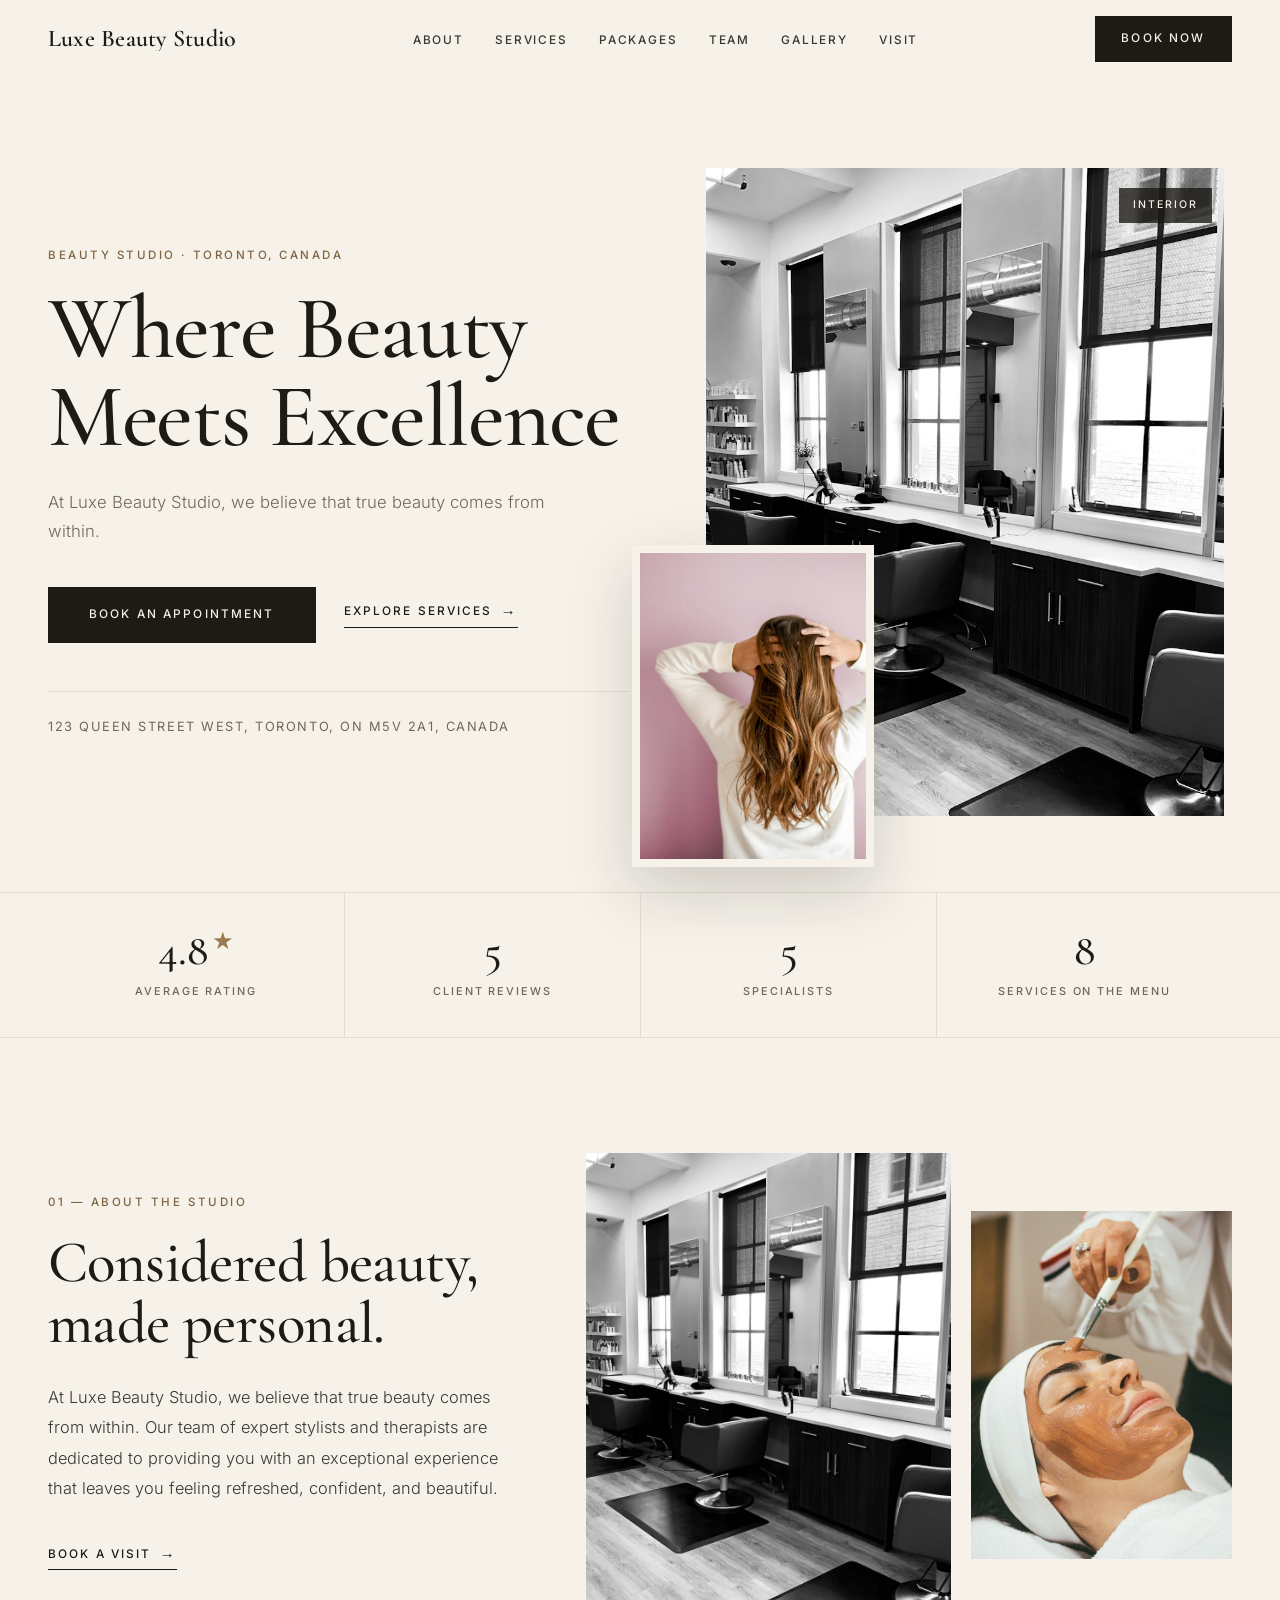
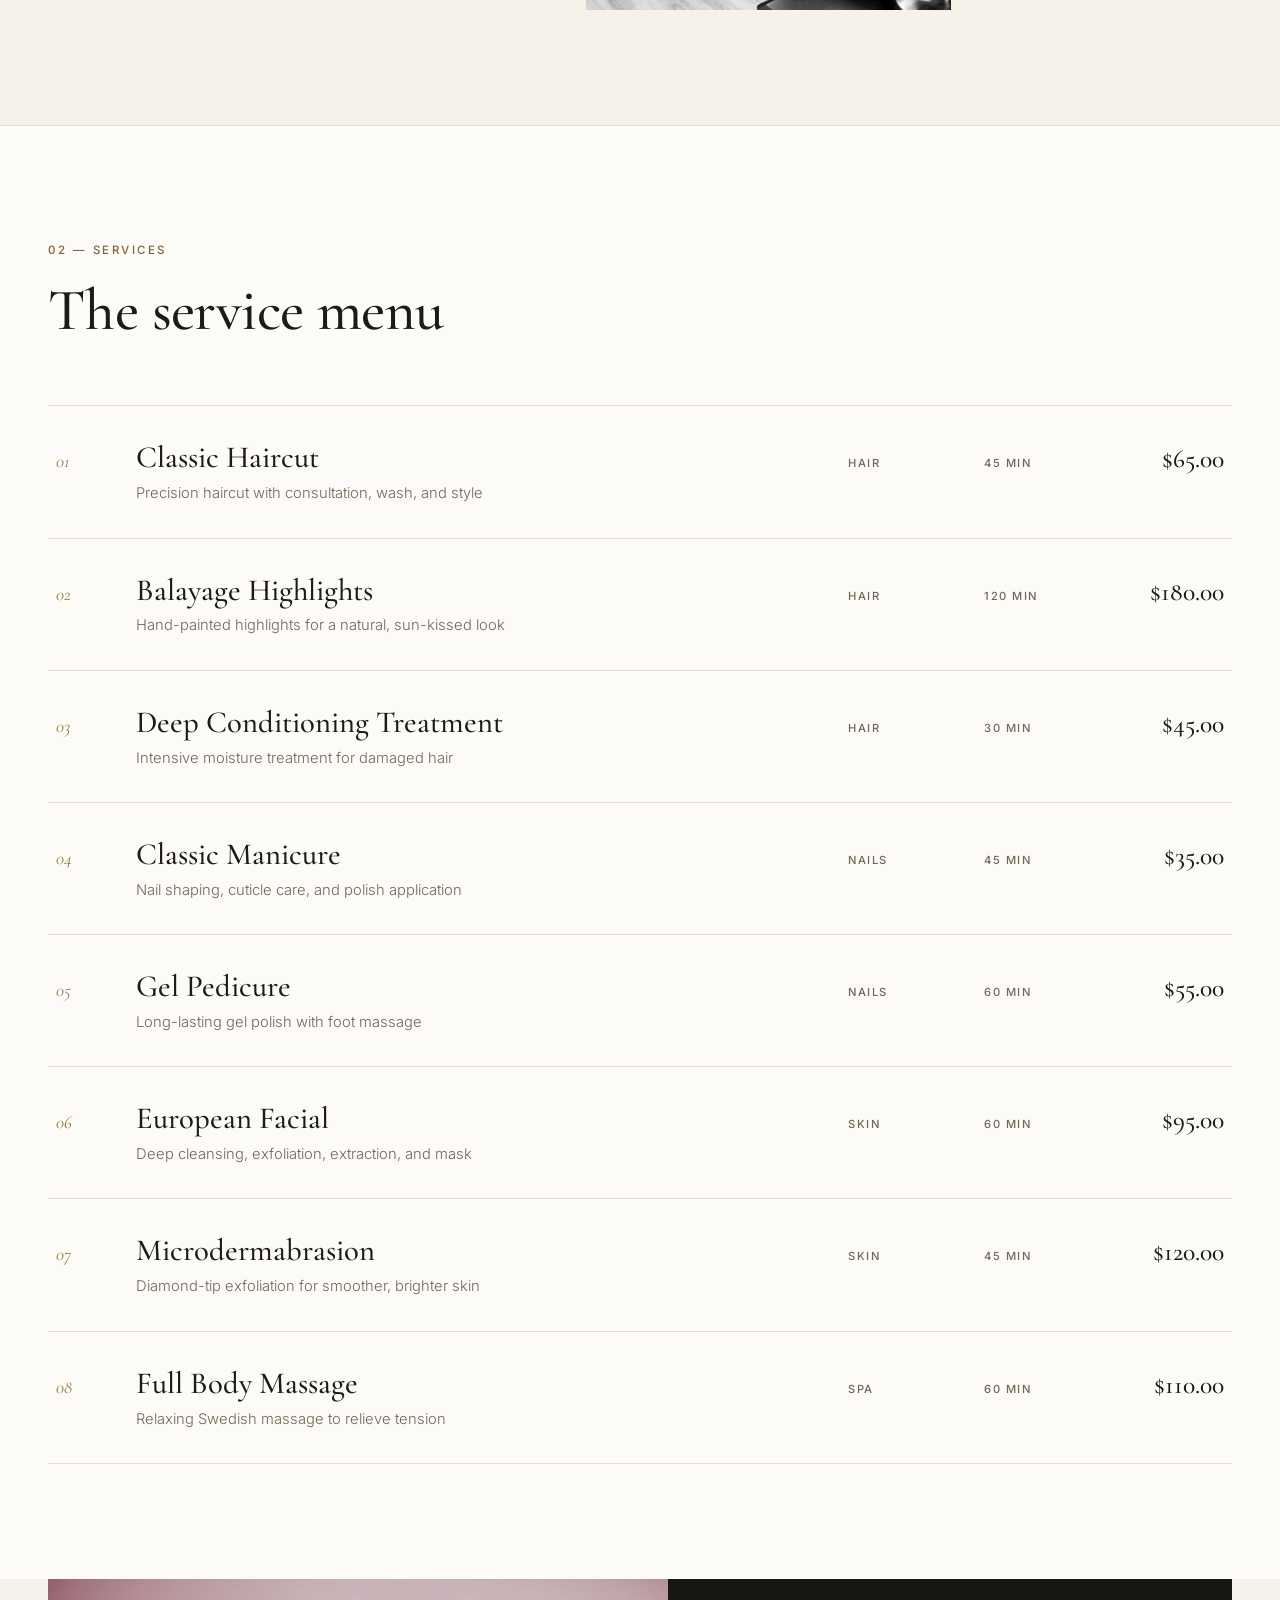
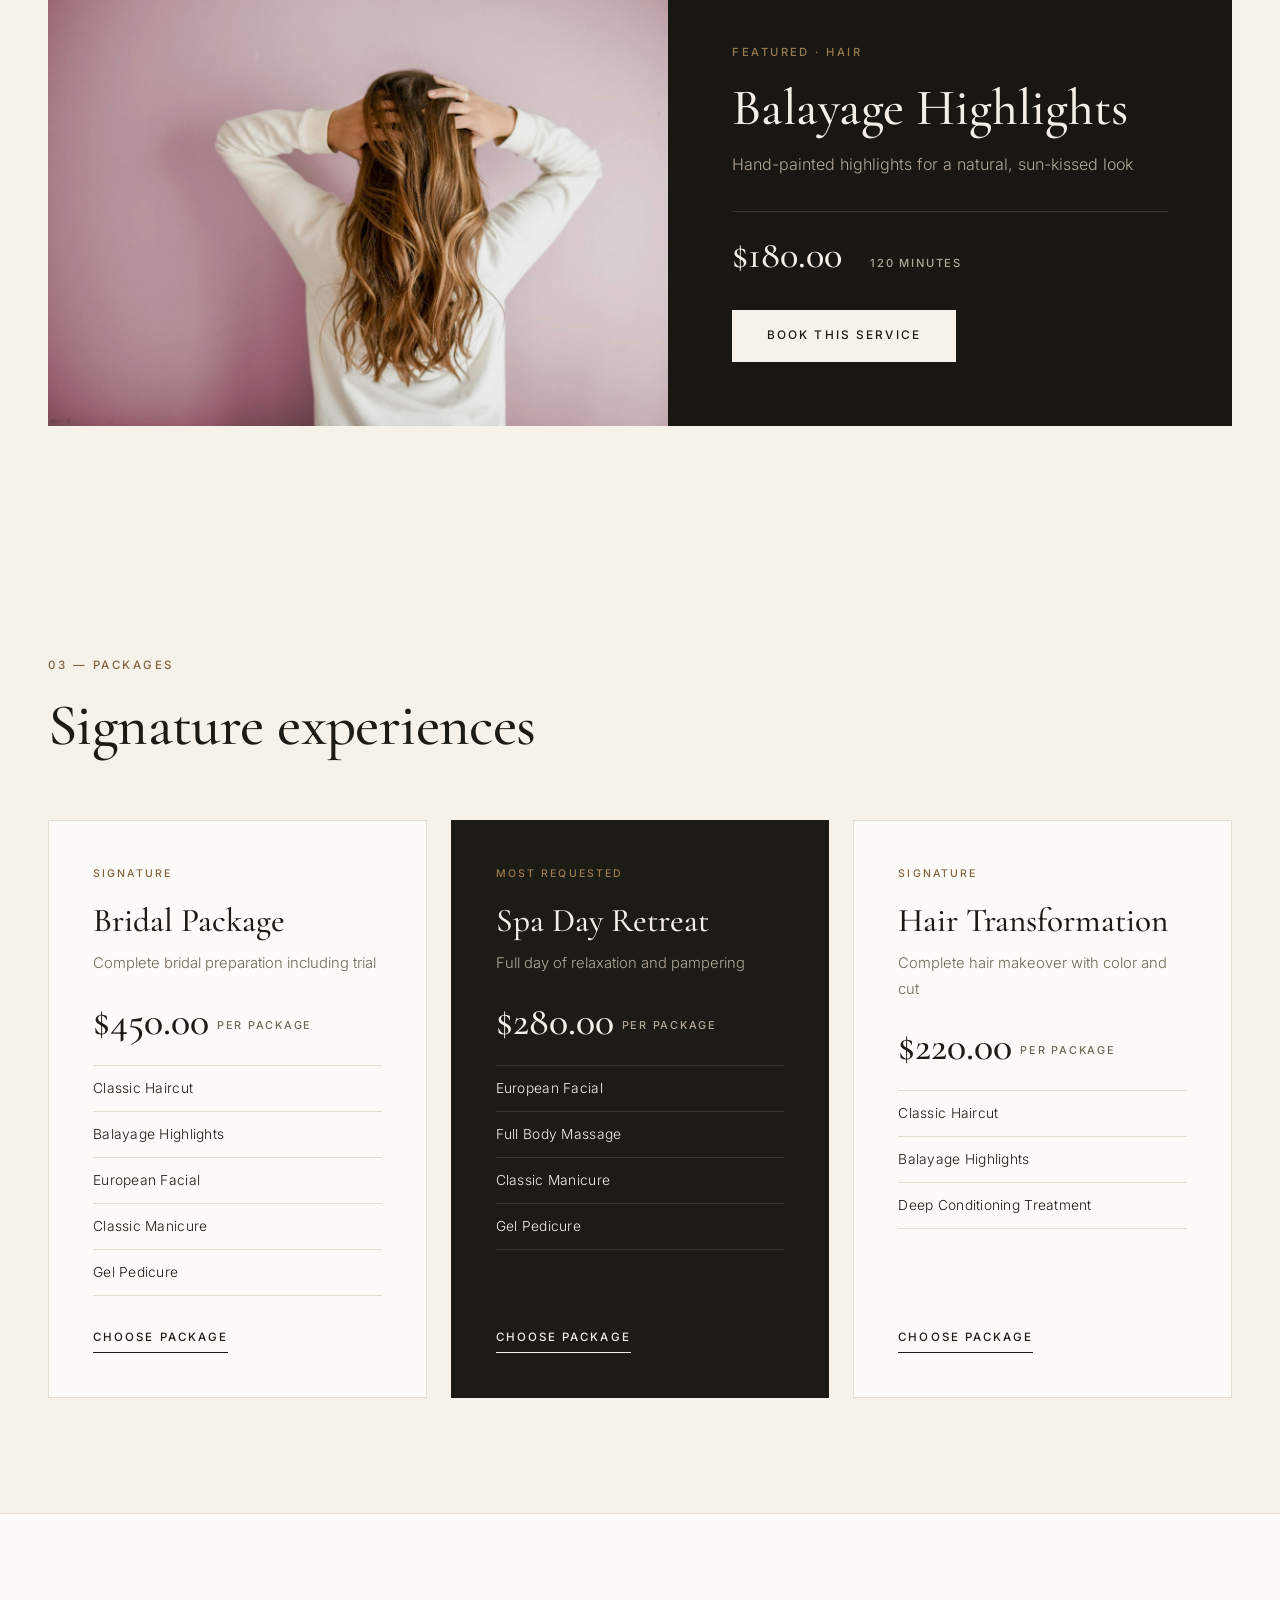
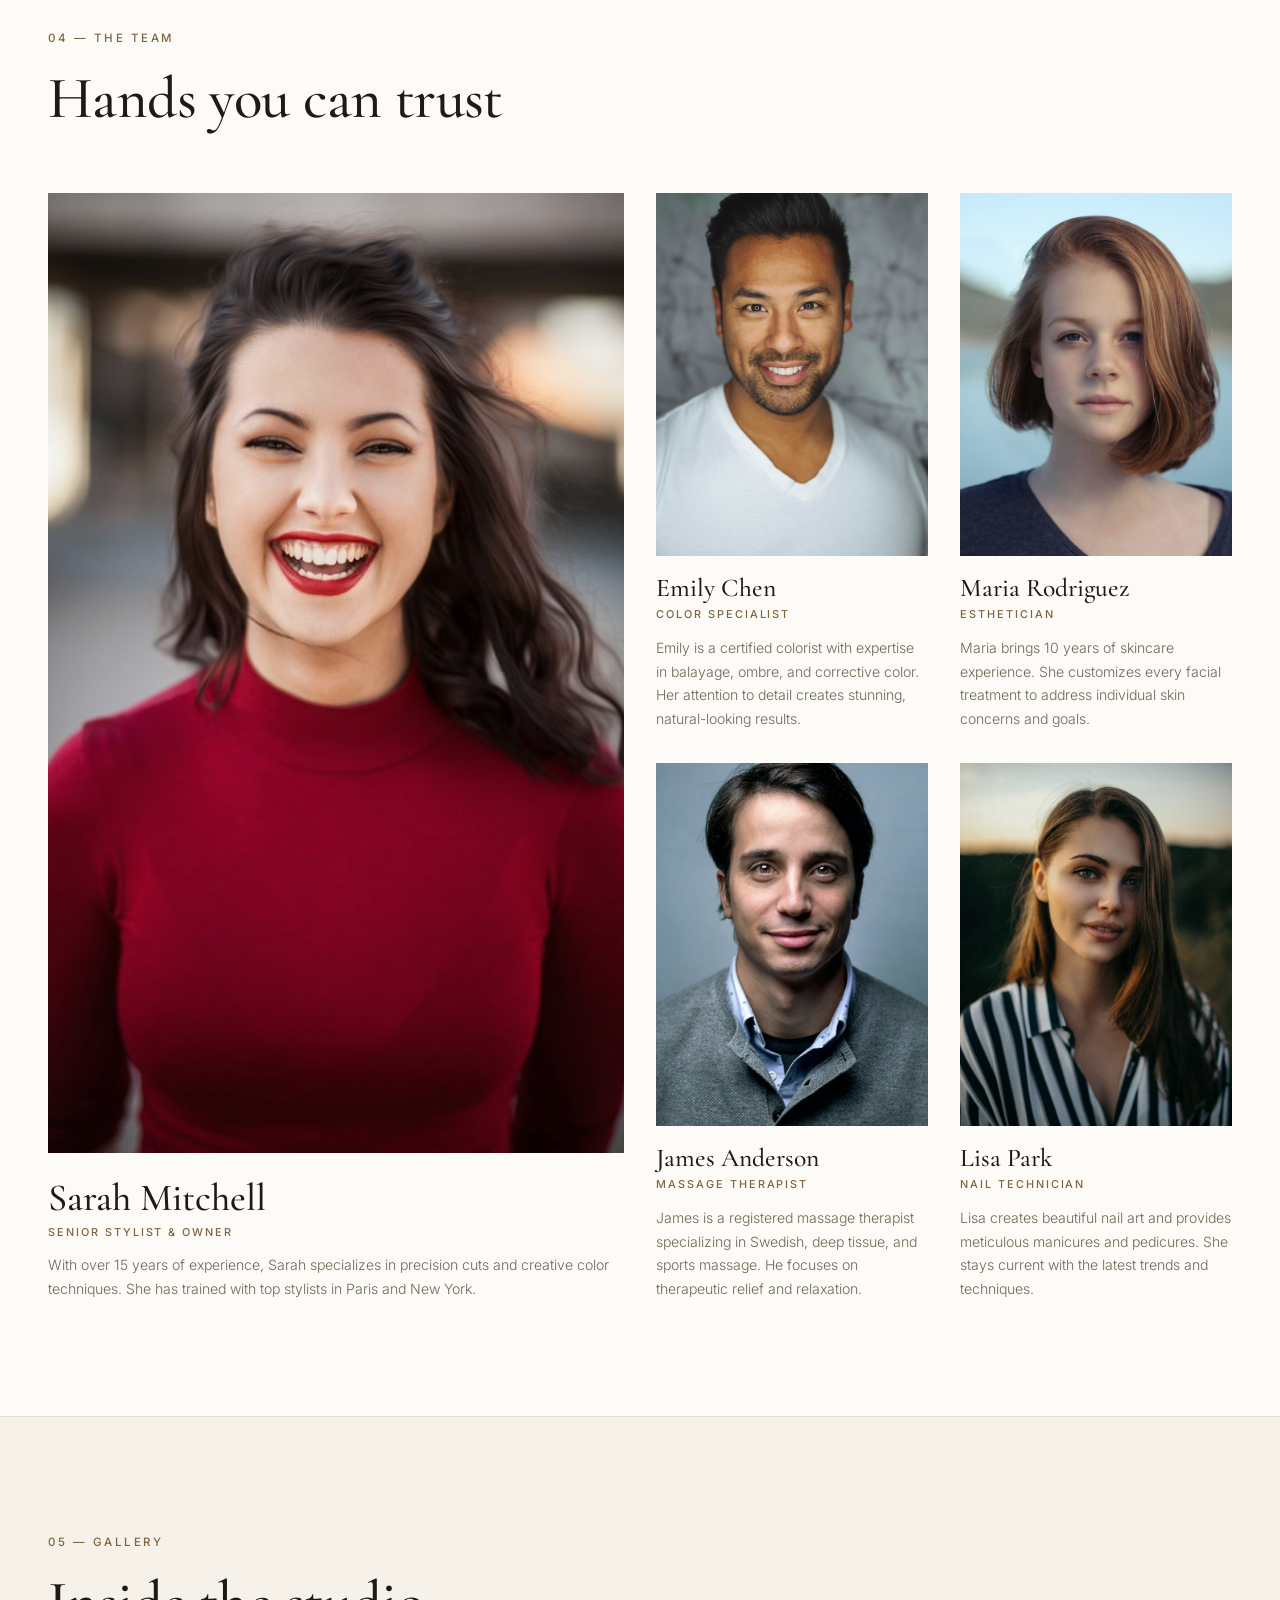
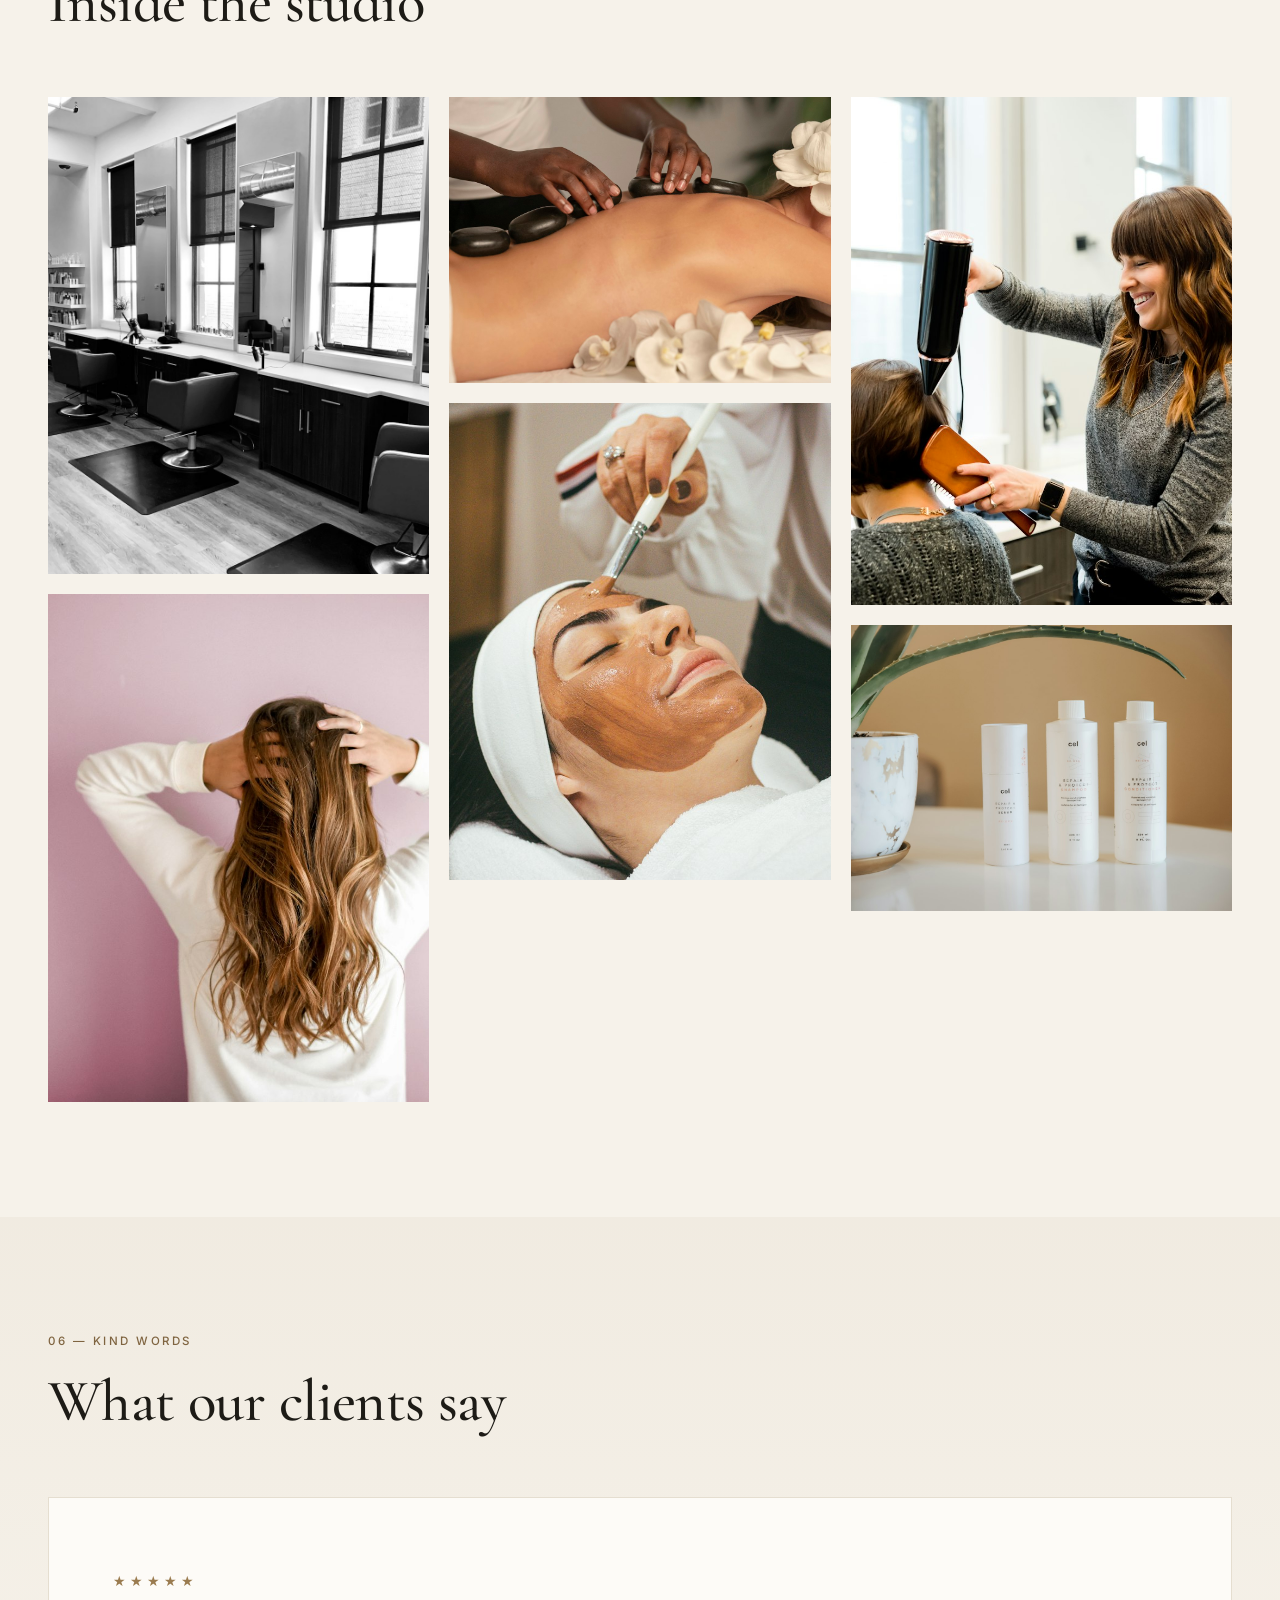
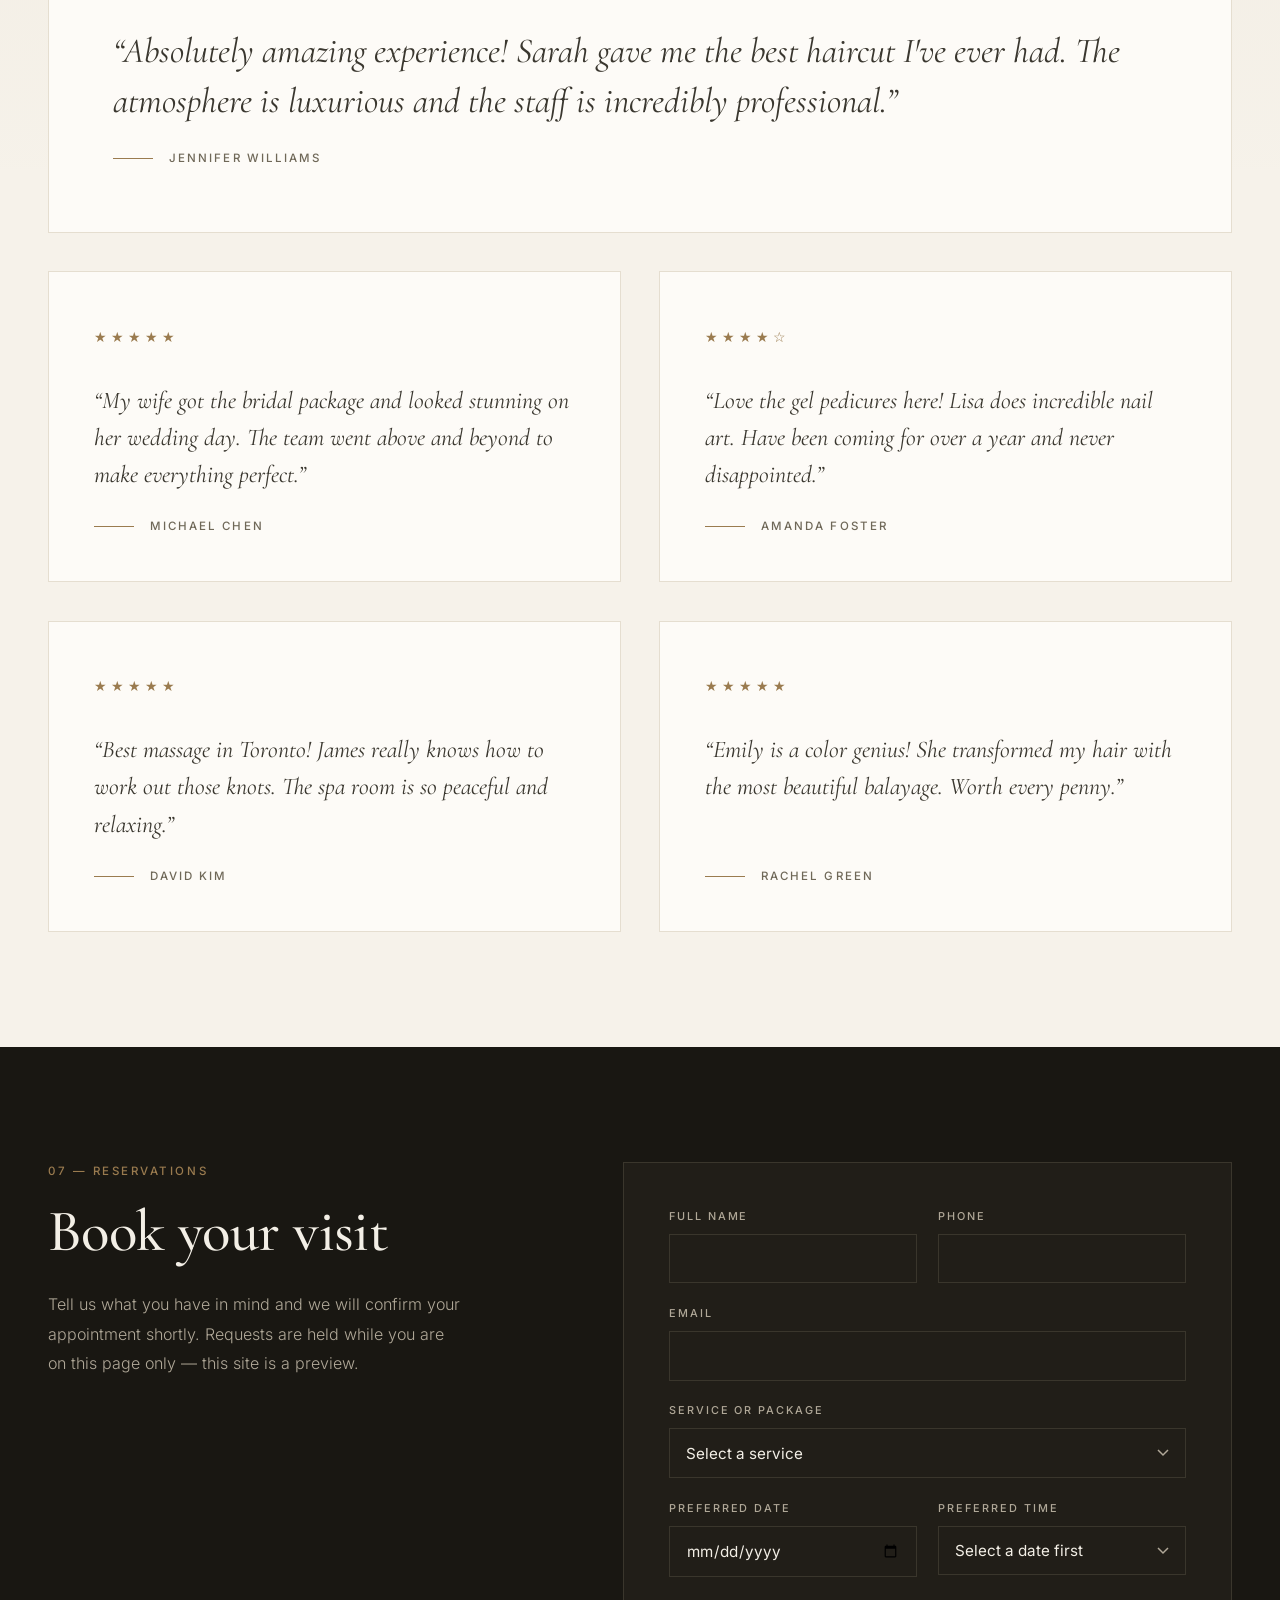
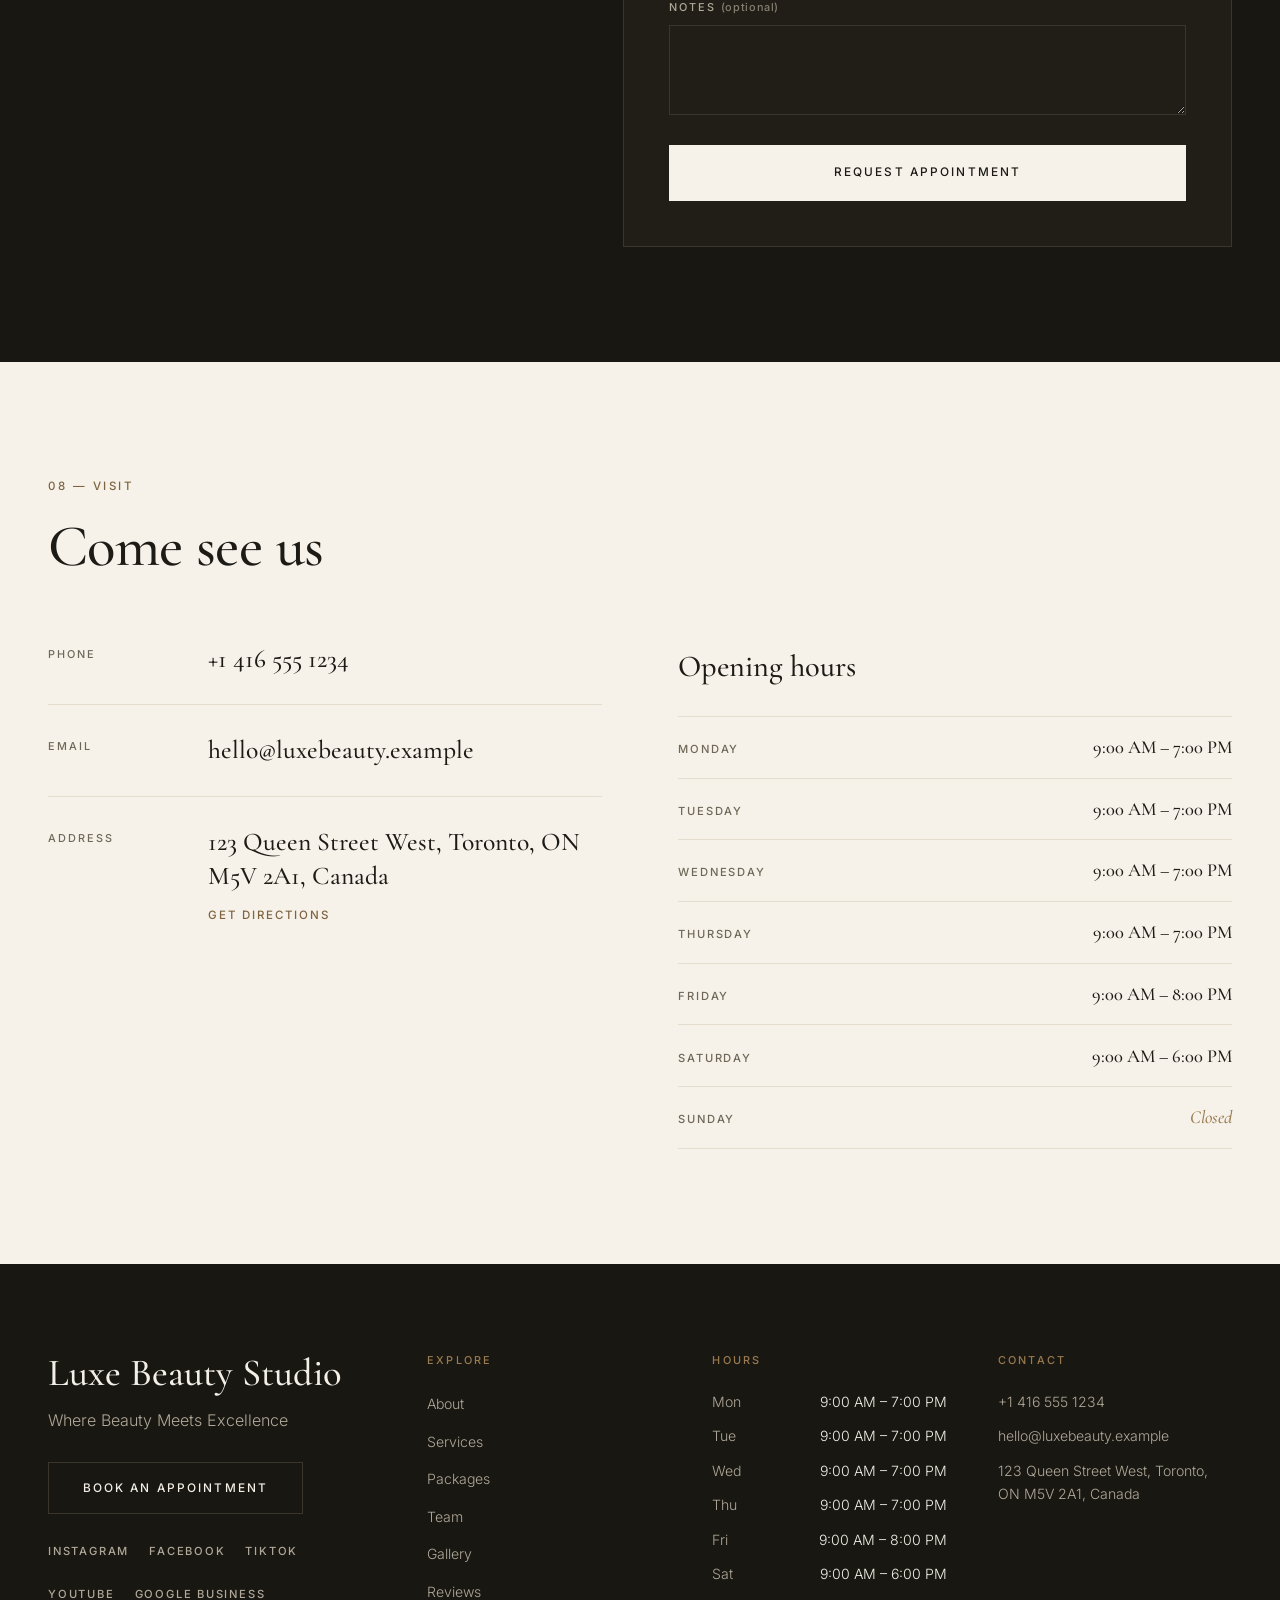
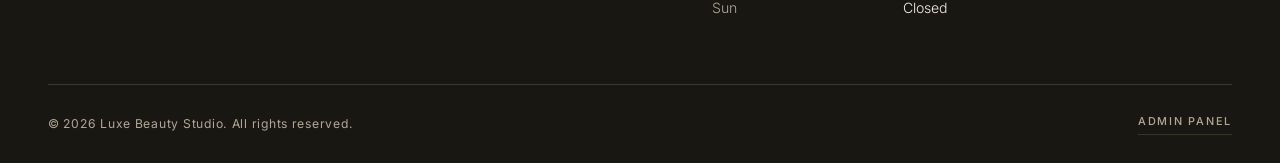
==== index.html @ ce446b96 "first commit" ====
﻿<!DOCTYPE html>
<html lang="en">
<head>
    <meta charset="UTF-8">
    <meta name="viewport" content="width=device-width, initial-scale=1.0">
    <title>Salon</title>
    <meta name="description" content="A premium salon website.">
    <link rel="icon" href="data:,">
    <meta property="og:type" content="website">
    <meta property="og:title" content="Salon">
    <meta property="og:description" content="A premium salon website.">
    <link rel="stylesheet" href="assets/fonts/fonts.css">
</head>
<body>
    <div id="template-root"></div>
    <script src="js/data/default-data.js"></script>
    <script src="js/utils/helpers.js"></script>
    <script src="js/data/storage.js"></script>
    <script src="js/template.js"></script>
</body>
</html>
---- assets/fonts/fonts.css ----
﻿/* Self-hosted Google Fonts (latin subset, variable weight ranges). No network needed. */

@font-face {
    font-family: 'Cormorant Garamond';
    font-style: italic;
    font-weight: 400 500;
    font-display: swap;
    src: url('cormorant-garamond-italic.woff2') format('woff2');
    unicode-range: U+0000-00FF, U+0131, U+0152-0153, U+02BB-02BC, U+02C6, U+02DA, U+02DC, U+0304, U+0308, U+0329, U+2000-206F, U+20AC, U+2122, U+2191, U+2193, U+2212, U+2215, U+FEFF, U+FFFD;
}

@font-face {
    font-family: 'Cormorant Garamond';
    font-style: normal;
    font-weight: 400 600;
    font-display: swap;
    src: url('cormorant-garamond-400.woff2') format('woff2');
    unicode-range: U+0000-00FF, U+0131, U+0152-0153, U+02BB-02BC, U+02C6, U+02DA, U+02DC, U+0304, U+0308, U+0329, U+2000-206F, U+20AC, U+2122, U+2191, U+2193, U+2212, U+2215, U+FEFF, U+FFFD;
}

@font-face {
    font-family: 'Inter';
    font-style: normal;
    font-weight: 300 600;
    font-display: swap;
    src: url('inter-300.woff2') format('woff2');
    unicode-range: U+0000-00FF, U+0131, U+0152-0153, U+02BB-02BC, U+02C6, U+02DA, U+02DC, U+0304, U+0308, U+0329, U+2000-206F, U+20AC, U+2122, U+2191, U+2193, U+2212, U+2215, U+FEFF, U+FFFD;
}

@font-face {
    font-family: 'Archivo';
    font-style: normal;
    font-weight: 400 800;
    font-display: swap;
    src: url('archivo-400.woff2') format('woff2');
    unicode-range: U+0000-00FF, U+0131, U+0152-0153, U+02BB-02BC, U+02C6, U+02DA, U+02DC, U+0304, U+0308, U+0329, U+2000-206F, U+20AC, U+2122, U+2191, U+2193, U+2212, U+2215, U+FEFF, U+FFFD;
}

@font-face {
    font-family: 'IBM Plex Mono';
    font-style: normal;
    font-weight: 400;
    font-display: swap;
    src: url('ibm-plex-mono-400.woff2') format('woff2');
    unicode-range: U+0000-00FF, U+0131, U+0152-0153, U+02BB-02BC, U+02C6, U+02DA, U+02DC, U+0304, U+0308, U+0329, U+2000-206F, U+20AC, U+2122, U+2191, U+2193, U+2212, U+2215, U+FEFF, U+FFFD;
}

@font-face {
    font-family: 'IBM Plex Mono';
    font-style: normal;
    font-weight: 500;
    font-display: swap;
    src: url('ibm-plex-mono-500.woff2') format('woff2');
    unicode-range: U+0000-00FF, U+0131, U+0152-0153, U+02BB-02BC, U+02C6, U+02DA, U+02DC, U+0304, U+0308, U+0329, U+2000-206F, U+20AC, U+2122, U+2191, U+2193, U+2212, U+2215, U+FEFF, U+FFFD;
}

@font-face {
    font-family: 'Fraunces';
    font-style: normal;
    font-weight: 400 700;
    font-display: swap;
    src: url('fraunces-400.woff2') format('woff2');
    unicode-range: U+0000-00FF, U+0131, U+0152-0153, U+02BB-02BC, U+02C6, U+02DA, U+02DC, U+0304, U+0308, U+0329, U+2000-206F, U+20AC, U+2122, U+2191, U+2193, U+2212, U+2215, U+FEFF, U+FFFD;
}

@font-face {
    font-family: 'Manrope';
    font-style: normal;
    font-weight: 300 700;
    font-display: swap;
    src: url('manrope-300.woff2') format('woff2');
    unicode-range: U+0000-00FF, U+0131, U+0152-0153, U+02BB-02BC, U+02C6, U+02DA, U+02DC, U+0304, U+0308, U+0329, U+2000-206F, U+20AC, U+2122, U+2191, U+2193, U+2212, U+2215, U+FEFF, U+FFFD;
}

@font-face {
    font-family: 'Space Grotesk';
    font-style: normal;
    font-weight: 400 700;
    font-display: swap;
    src: url('space-grotesk-400.woff2') format('woff2');
    unicode-range: U+0000-00FF, U+0131, U+0152-0153, U+02BB-02BC, U+02C6, U+02DA, U+02DC, U+0304, U+0308, U+0329, U+2000-206F, U+20AC, U+2122, U+2191, U+2193, U+2212, U+2215, U+FEFF, U+FFFD;
}

@font-face {
    font-family: 'DM Sans';
    font-style: normal;
    font-weight: 400 700;
    font-display: swap;
    src: url('dmsans-400.woff2') format('woff2');
    unicode-range: U+0000-00FF, U+0131, U+0152-0153, U+02BB-02BC, U+02C6, U+02DA, U+02DC, U+0304, U+0308, U+0329, U+2000-206F, U+20AC, U+2122, U+2191, U+2193, U+2212, U+2215, U+FEFF, U+FFFD;
}

@font-face {
    font-family: 'Syne';
    font-style: normal;
    font-weight: 400 800;
    font-display: swap;
    src: url('syne-400.woff2') format('woff2');
    unicode-range: U+0000-00FF, U+0131, U+0152-0153, U+02BB-02BC, U+02C6, U+02DA, U+02DC, U+0304, U+0308, U+0329, U+2000-206F, U+20AC, U+2122, U+2191, U+2193, U+2212, U+2215, U+FEFF, U+FFFD;
}

@font-face {
    font-family: 'Onest';
    font-style: normal;
    font-weight: 300 700;
    font-display: swap;
    src: url('onest-300.woff2') format('woff2');
    unicode-range: U+0000-00FF, U+0131, U+0152-0153, U+02BB-02BC, U+02C6, U+02DA, U+02DC, U+0304, U+0308, U+0329, U+2000-206F, U+20AC, U+2122, U+2191, U+2193, U+2212, U+2215, U+FEFF, U+FFFD;
}

@font-face {
    font-family: 'Jost';
    font-style: normal;
    font-weight: 300 500;
    font-display: swap;
    src: url('jost-300.woff2') format('woff2');
    unicode-range: U+0000-00FF, U+0131, U+0152-0153, U+02BB-02BC, U+02C6, U+02DA, U+02DC, U+0304, U+0308, U+0329, U+2000-206F, U+20AC, U+2122, U+2191, U+2193, U+2212, U+2215, U+FEFF, U+FFFD;
}

@font-face {
    font-family: 'Playfair Display';
    font-style: normal;
    font-weight: 400 700;
    font-display: swap;
    src: url('playfair-display-400.woff2') format('woff2');
    unicode-range: U+0000-00FF, U+0131, U+0152-0153, U+02BB-02BC, U+02C6, U+02DA, U+02DC, U+0304, U+0308, U+0329, U+2000-206F, U+20AC, U+2122, U+2191, U+2193, U+2212, U+2215, U+FEFF, U+FFFD;
}

@font-face {
    font-family: 'Bodoni Moda';
    font-style: italic;
    font-weight: 400 700;
    font-display: swap;
    src: url('bodoni-moda-italic.woff2') format('woff2');
    unicode-range: U+0000-00FF, U+0131, U+0152-0153, U+02BB-02BC, U+02C6, U+02DA, U+02DC, U+0304, U+0308, U+0329, U+2000-206F, U+20AC, U+2122, U+2191, U+2193, U+2212, U+2215, U+FEFF, U+FFFD;
}

@font-face {
    font-family: 'Bodoni Moda';
    font-style: normal;
    font-weight: 400 900;
    font-display: swap;
    src: url('bodoni-moda-400.woff2') format('woff2');
    unicode-range: U+0000-00FF, U+0131, U+0152-0153, U+02BB-02BC, U+02C6, U+02DA, U+02DC, U+0304, U+0308, U+0329, U+2000-206F, U+20AC, U+2122, U+2191, U+2193, U+2212, U+2215, U+FEFF, U+FFFD;
}

@font-face {
    font-family: 'Instrument Sans';
    font-style: normal;
    font-weight: 400 700;
    font-display: swap;
    src: url('instrument-sans-400.woff2') format('woff2');
    unicode-range: U+0000-00FF, U+0131, U+0152-0153, U+02BB-02BC, U+02C6, U+02DA, U+02DC, U+0304, U+0308, U+0329, U+2000-206F, U+20AC, U+2122, U+2191, U+2193, U+2212, U+2215, U+FEFF, U+FFFD;
}

@font-face {
    font-family: 'Marcellus';
    font-style: normal;
    font-weight: 400;
    font-display: swap;
    src: url('marcellus-400.woff2') format('woff2');
    unicode-range: U+0000-00FF, U+0131, U+0152-0153, U+02BB-02BC, U+02C6, U+02DA, U+02DC, U+0304, U+0308, U+0329, U+2000-206F, U+20AC, U+2122, U+2191, U+2193, U+2212, U+2215, U+FEFF, U+FFFD;
}

@font-face {
    font-family: 'Mulish';
    font-style: italic;
    font-weight: 400;
    font-display: swap;
    src: url('mulish-italic-400.woff2') format('woff2');
    unicode-range: U+0000-00FF, U+0131, U+0152-0153, U+02BB-02BC, U+02C6, U+02DA, U+02DC, U+0304, U+0308, U+0329, U+2000-206F, U+20AC, U+2122, U+2191, U+2193, U+2212, U+2215, U+FEFF, U+FFFD;
}

@font-face {
    font-family: 'Mulish';
    font-style: normal;
    font-weight: 300;
    font-display: swap;
    src: url('mulish-300.woff2') format('woff2');
    unicode-range: U+0000-00FF, U+0131, U+0152-0153, U+02BB-02BC, U+02C6, U+02DA, U+02DC, U+0304, U+0308, U+0329, U+2000-206F, U+20AC, U+2122, U+2191, U+2193, U+2212, U+2215, U+FEFF, U+FFFD;
}

@font-face {
    font-family: 'Mulish';
    font-style: normal;
    font-weight: 400;
    font-display: swap;
    src: url('mulish-300.woff2') format('woff2');
    unicode-range: U+0000-00FF, U+0131, U+0152-0153, U+02BB-02BC, U+02C6, U+02DA, U+02DC, U+0304, U+0308, U+0329, U+2000-206F, U+20AC, U+2122, U+2191, U+2193, U+2212, U+2215, U+FEFF, U+FFFD;
}

@font-face {
    font-family: 'Mulish';
    font-style: normal;
    font-weight: 500;
    font-display: swap;
    src: url('mulish-300.woff2') format('woff2');
    unicode-range: U+0000-00FF, U+0131, U+0152-0153, U+02BB-02BC, U+02C6, U+02DA, U+02DC, U+0304, U+0308, U+0329, U+2000-206F, U+20AC, U+2122, U+2191, U+2193, U+2212, U+2215, U+FEFF, U+FFFD;
}

@font-face {
    font-family: 'Mulish';
    font-style: normal;
    font-weight: 600;
    font-display: swap;
    src: url('mulish-300.woff2') format('woff2');
    unicode-range: U+0000-00FF, U+0131, U+0152-0153, U+02BB-02BC, U+02C6, U+02DA, U+02DC, U+0304, U+0308, U+0329, U+2000-206F, U+20AC, U+2122, U+2191, U+2193, U+2212, U+2215, U+FEFF, U+FFFD;
}

@font-face {
    font-family: 'Mulish';
    font-style: normal;
    font-weight: 700;
    font-display: swap;
    src: url('mulish-300.woff2') format('woff2');
    unicode-range: U+0000-00FF, U+0131, U+0152-0153, U+02BB-02BC, U+02C6, U+02DA, U+02DC, U+0304, U+0308, U+0329, U+2000-206F, U+20AC, U+2122, U+2191, U+2193, U+2212, U+2215, U+FEFF, U+FFFD;
}

@font-face {
    font-family: 'Mulish';
    font-style: normal;
    font-weight: 800;
    font-display: swap;
    src: url('mulish-300.woff2') format('woff2');
    unicode-range: U+0000-00FF, U+0131, U+0152-0153, U+02BB-02BC, U+02C6, U+02DA, U+02DC, U+0304, U+0308, U+0329, U+2000-206F, U+20AC, U+2122, U+2191, U+2193, U+2212, U+2215, U+FEFF, U+FFFD;
}

@font-face {
    font-family: 'Public Sans';
    font-style: normal;
    font-weight: 400;
    font-display: swap;
    src: url('public-sans-400.woff2') format('woff2');
    unicode-range: U+0000-00FF, U+0131, U+0152-0153, U+02BB-02BC, U+02C6, U+02DA, U+02DC, U+0304, U+0308, U+0329, U+2000-206F, U+20AC, U+2122, U+2191, U+2193, U+2212, U+2215, U+FEFF, U+FFFD;
}

@font-face {
    font-family: 'Public Sans';
    font-style: normal;
    font-weight: 500;
    font-display: swap;
    src: url('public-sans-400.woff2') format('woff2');
    unicode-range: U+0000-00FF, U+0131, U+0152-0153, U+02BB-02BC, U+02C6, U+02DA, U+02DC, U+0304, U+0308, U+0329, U+2000-206F, U+20AC, U+2122, U+2191, U+2193, U+2212, U+2215, U+FEFF, U+FFFD;
}

@font-face {
    font-family: 'Public Sans';
    font-style: normal;
    font-weight: 600;
    font-display: swap;
    src: url('public-sans-400.woff2') format('woff2');
    unicode-range: U+0000-00FF, U+0131, U+0152-0153, U+02BB-02BC, U+02C6, U+02DA, U+02DC, U+0304, U+0308, U+0329, U+2000-206F, U+20AC, U+2122, U+2191, U+2193, U+2212, U+2215, U+FEFF, U+FFFD;
}

@font-face {
    font-family: 'Public Sans';
    font-style: normal;
    font-weight: 700;
    font-display: swap;
    src: url('public-sans-400.woff2') format('woff2');
    unicode-range: U+0000-00FF, U+0131, U+0152-0153, U+02BB-02BC, U+02C6, U+02DA, U+02DC, U+0304, U+0308, U+0329, U+2000-206F, U+20AC, U+2122, U+2191, U+2193, U+2212, U+2215, U+FEFF, U+FFFD;
}

@font-face {
    font-family: 'Sora';
    font-style: normal;
    font-weight: 400;
    font-display: swap;
    src: url('sora-400.woff2') format('woff2');
    unicode-range: U+0000-00FF, U+0131, U+0152-0153, U+02BB-02BC, U+02C6, U+02DA, U+02DC, U+0304, U+0308, U+0329, U+2000-206F, U+20AC, U+2122, U+2191, U+2193, U+2212, U+2215, U+FEFF, U+FFFD;
}

@font-face {
    font-family: 'Sora';
    font-style: normal;
    font-weight: 500;
    font-display: swap;
    src: url('sora-400.woff2') format('woff2');
    unicode-range: U+0000-00FF, U+0131, U+0152-0153, U+02BB-02BC, U+02C6, U+02DA, U+02DC, U+0304, U+0308, U+0329, U+2000-206F, U+20AC, U+2122, U+2191, U+2193, U+2212, U+2215, U+FEFF, U+FFFD;
}

@font-face {
    font-family: 'Sora';
    font-style: normal;
    font-weight: 600;
    font-display: swap;
    src: url('sora-400.woff2') format('woff2');
    unicode-range: U+0000-00FF, U+0131, U+0152-0153, U+02BB-02BC, U+02C6, U+02DA, U+02DC, U+0304, U+0308, U+0329, U+2000-206F, U+20AC, U+2122, U+2191, U+2193, U+2212, U+2215, U+FEFF, U+FFFD;
}

@font-face {
    font-family: 'Sora';
    font-style: normal;
    font-weight: 700;
    font-display: swap;
    src: url('sora-400.woff2') format('woff2');
    unicode-range: U+0000-00FF, U+0131, U+0152-0153, U+02BB-02BC, U+02C6, U+02DA, U+02DC, U+0304, U+0308, U+0329, U+2000-206F, U+20AC, U+2122, U+2191, U+2193, U+2212, U+2215, U+FEFF, U+FFFD;
}

@font-face {
    font-family: 'Sora';
    font-style: normal;
    font-weight: 800;
    font-display: swap;
    src: url('sora-400.woff2') format('woff2');
    unicode-range: U+0000-00FF, U+0131, U+0152-0153, U+02BB-02BC, U+02C6, U+02DA, U+02DC, U+0304, U+0308, U+0329, U+2000-206F, U+20AC, U+2122, U+2191, U+2193, U+2212, U+2215, U+FEFF, U+FFFD;
}

@font-face {
    font-family: 'DM Serif Display';
    font-style: italic;
    font-weight: 400;
    font-display: swap;
    src: url('dm-serif-display-italic-400.woff2') format('woff2');
    unicode-range: U+0000-00FF, U+0131, U+0152-0153, U+02BB-02BC, U+02C6, U+02DA, U+02DC, U+0304, U+0308, U+0329, U+2000-206F, U+20AC, U+2122, U+2191, U+2193, U+2212, U+2215, U+FEFF, U+FFFD;
}

@font-face {
    font-family: 'DM Serif Display';
    font-style: normal;
    font-weight: 400;
    font-display: swap;
    src: url('dm-serif-display-400.woff2') format('woff2');
    unicode-range: U+0000-00FF, U+0131, U+0152-0153, U+02BB-02BC, U+02C6, U+02DA, U+02DC, U+0304, U+0308, U+0329, U+2000-206F, U+20AC, U+2122, U+2191, U+2193, U+2212, U+2215, U+FEFF, U+FFFD;
}

@font-face {
    font-family: 'Figtree';
    font-style: normal;
    font-weight: 400;
    font-display: swap;
    src: url('figtree-400.woff2') format('woff2');
    unicode-range: U+0000-00FF, U+0131, U+0152-0153, U+02BB-02BC, U+02C6, U+02DA, U+02DC, U+0304, U+0308, U+0329, U+2000-206F, U+20AC, U+2122, U+2191, U+2193, U+2212, U+2215, U+FEFF, U+FFFD;
}

@font-face {
    font-family: 'Figtree';
    font-style: normal;
    font-weight: 500;
    font-display: swap;
    src: url('figtree-400.woff2') format('woff2');
    unicode-range: U+0000-00FF, U+0131, U+0152-0153, U+02BB-02BC, U+02C6, U+02DA, U+02DC, U+0304, U+0308, U+0329, U+2000-206F, U+20AC, U+2122, U+2191, U+2193, U+2212, U+2215, U+FEFF, U+FFFD;
}

@font-face {
    font-family: 'Figtree';
    font-style: normal;
    font-weight: 600;
    font-display: swap;
    src: url('figtree-400.woff2') format('woff2');
    unicode-range: U+0000-00FF, U+0131, U+0152-0153, U+02BB-02BC, U+02C6, U+02DA, U+02DC, U+0304, U+0308, U+0329, U+2000-206F, U+20AC, U+2122, U+2191, U+2193, U+2212, U+2215, U+FEFF, U+FFFD;
}

@font-face {
    font-family: 'Figtree';
    font-style: normal;
    font-weight: 700;
    font-display: swap;
    src: url('figtree-400.woff2') format('woff2');
    unicode-range: U+0000-00FF, U+0131, U+0152-0153, U+02BB-02BC, U+02C6, U+02DA, U+02DC, U+0304, U+0308, U+0329, U+2000-206F, U+20AC, U+2122, U+2191, U+2193, U+2212, U+2215, U+FEFF, U+FFFD;
}
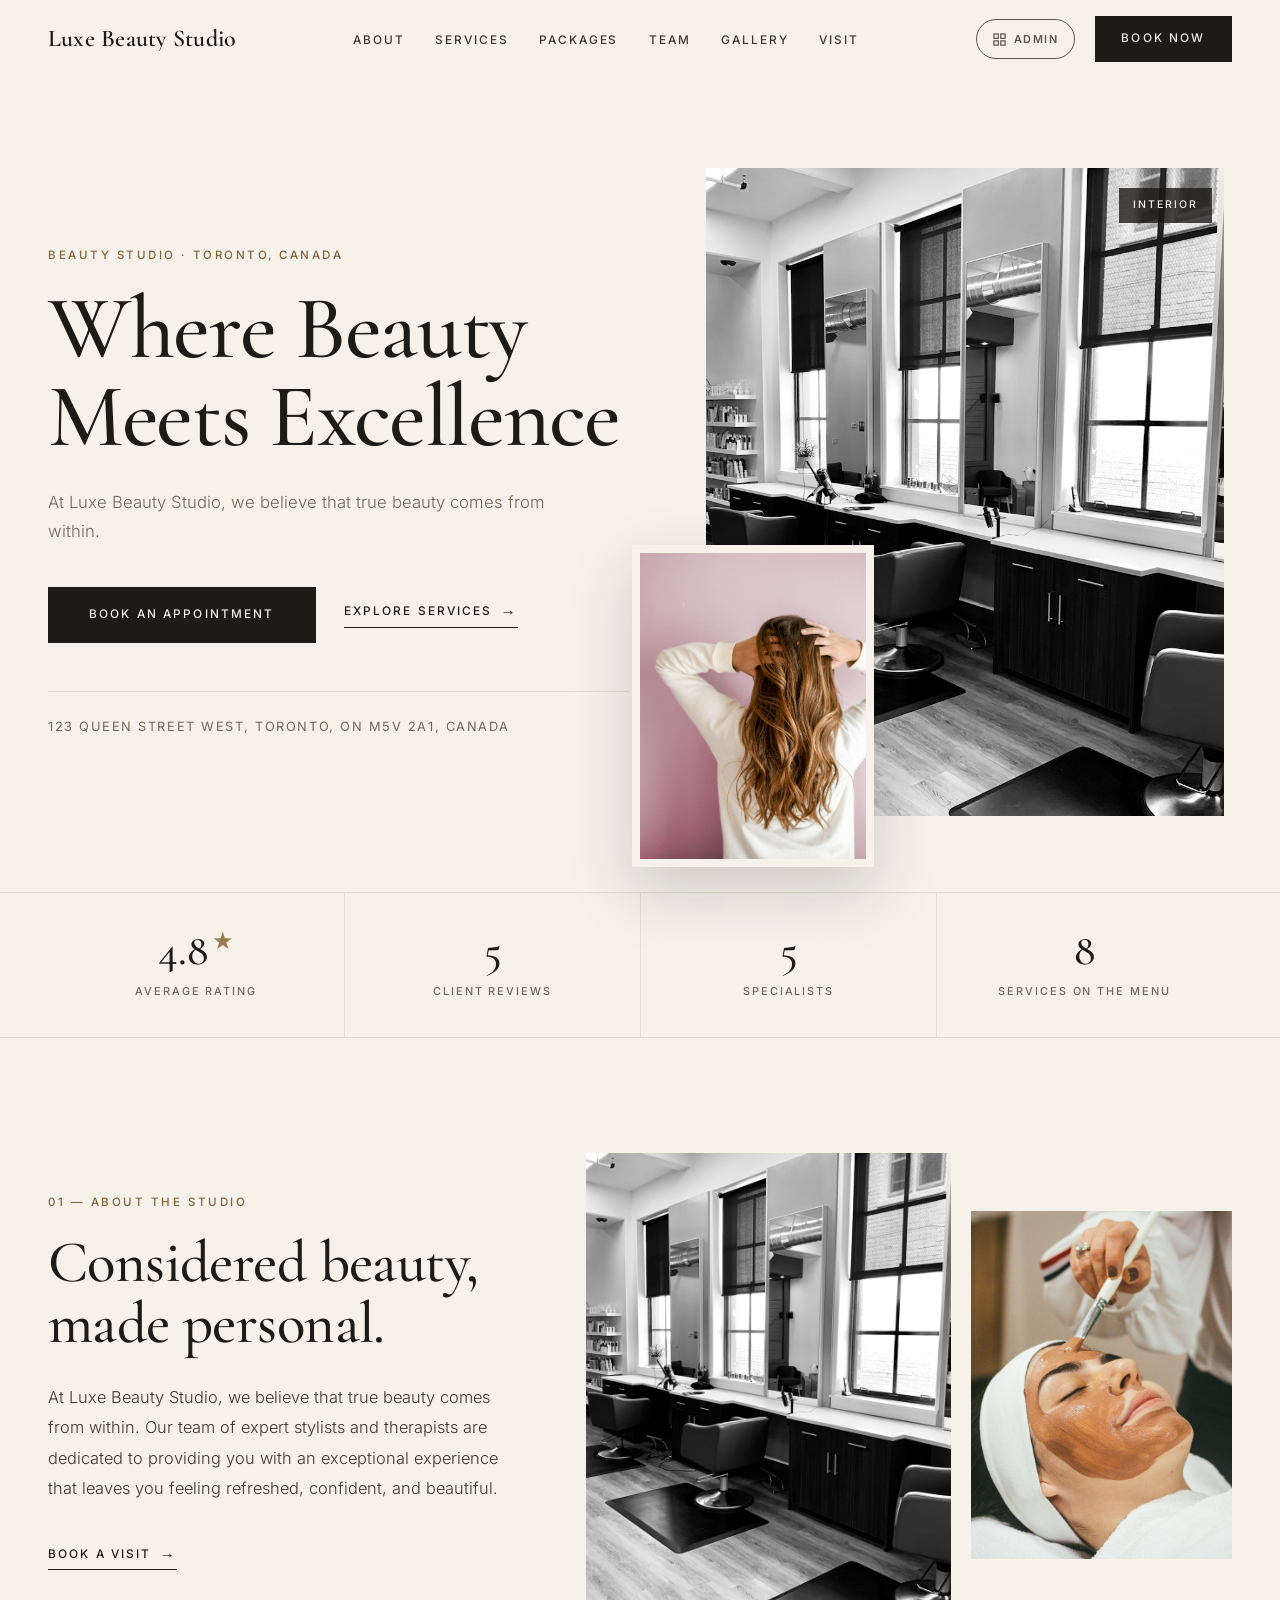
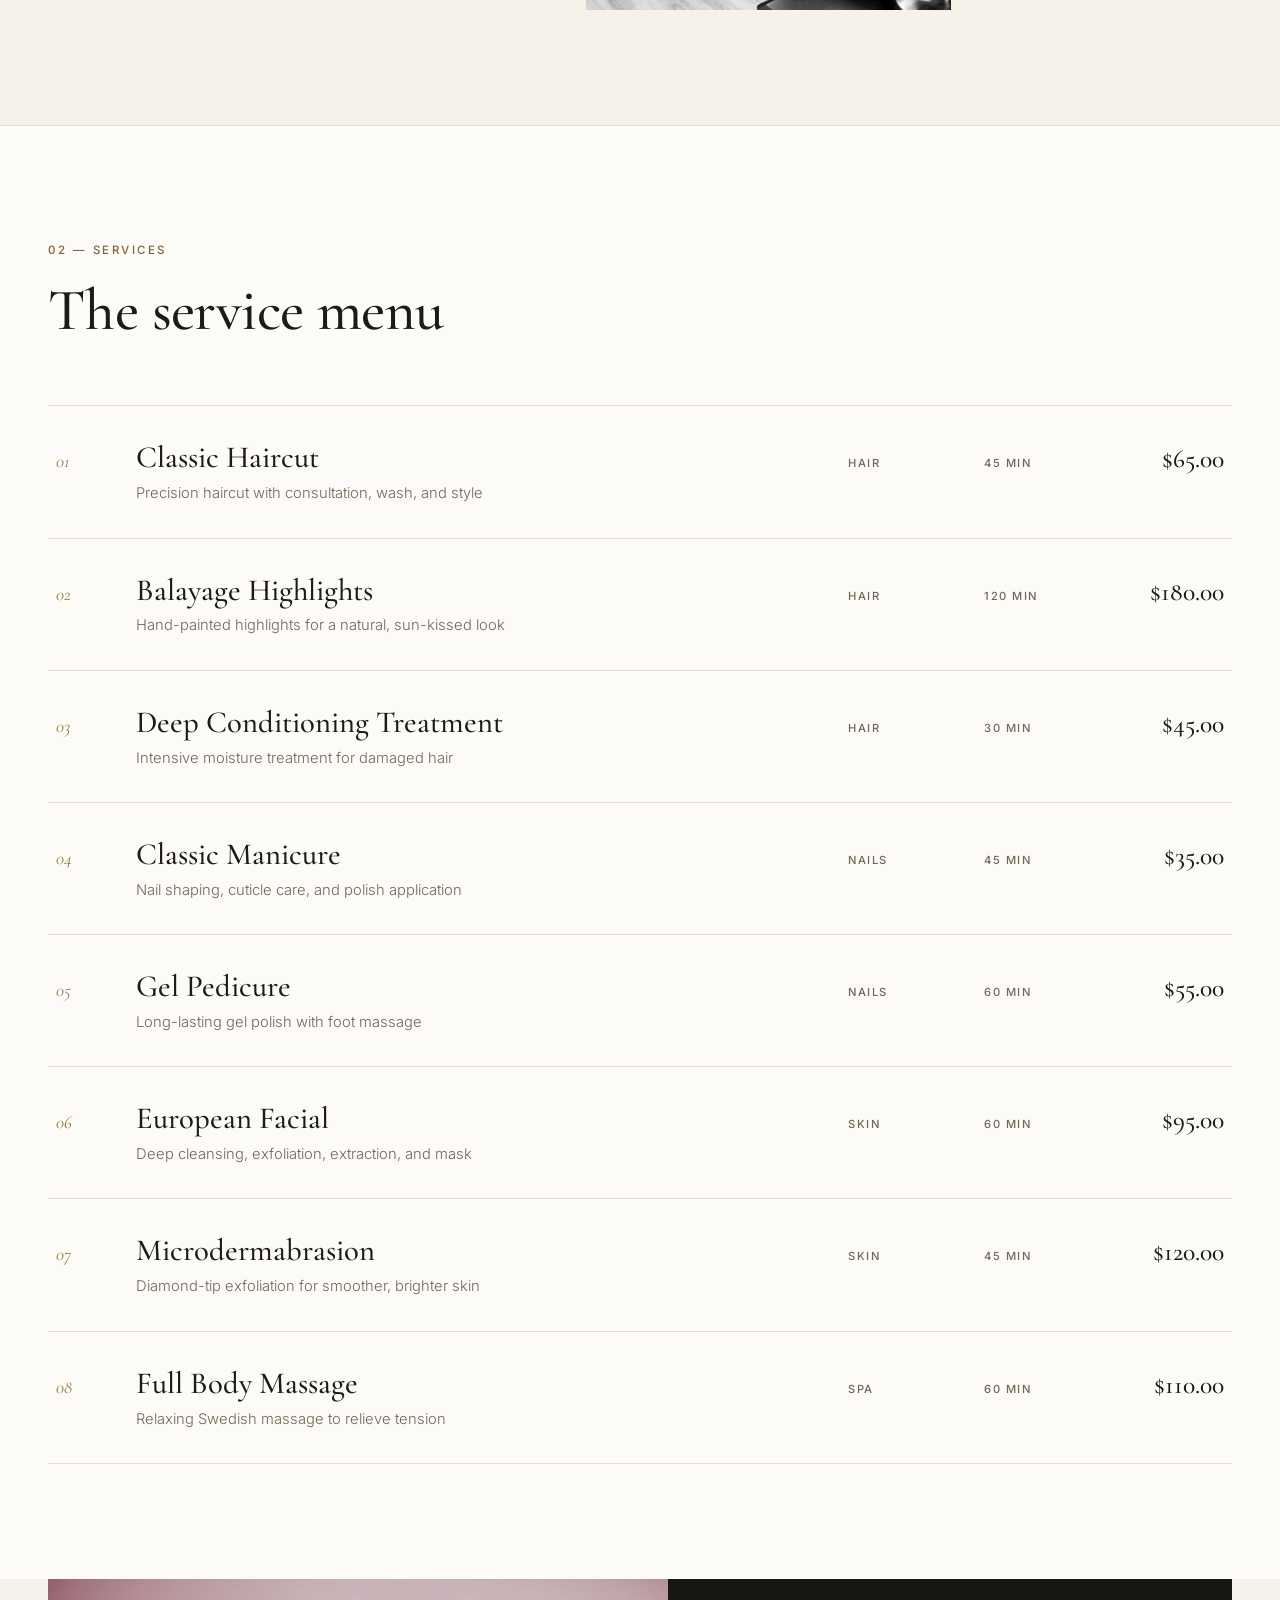
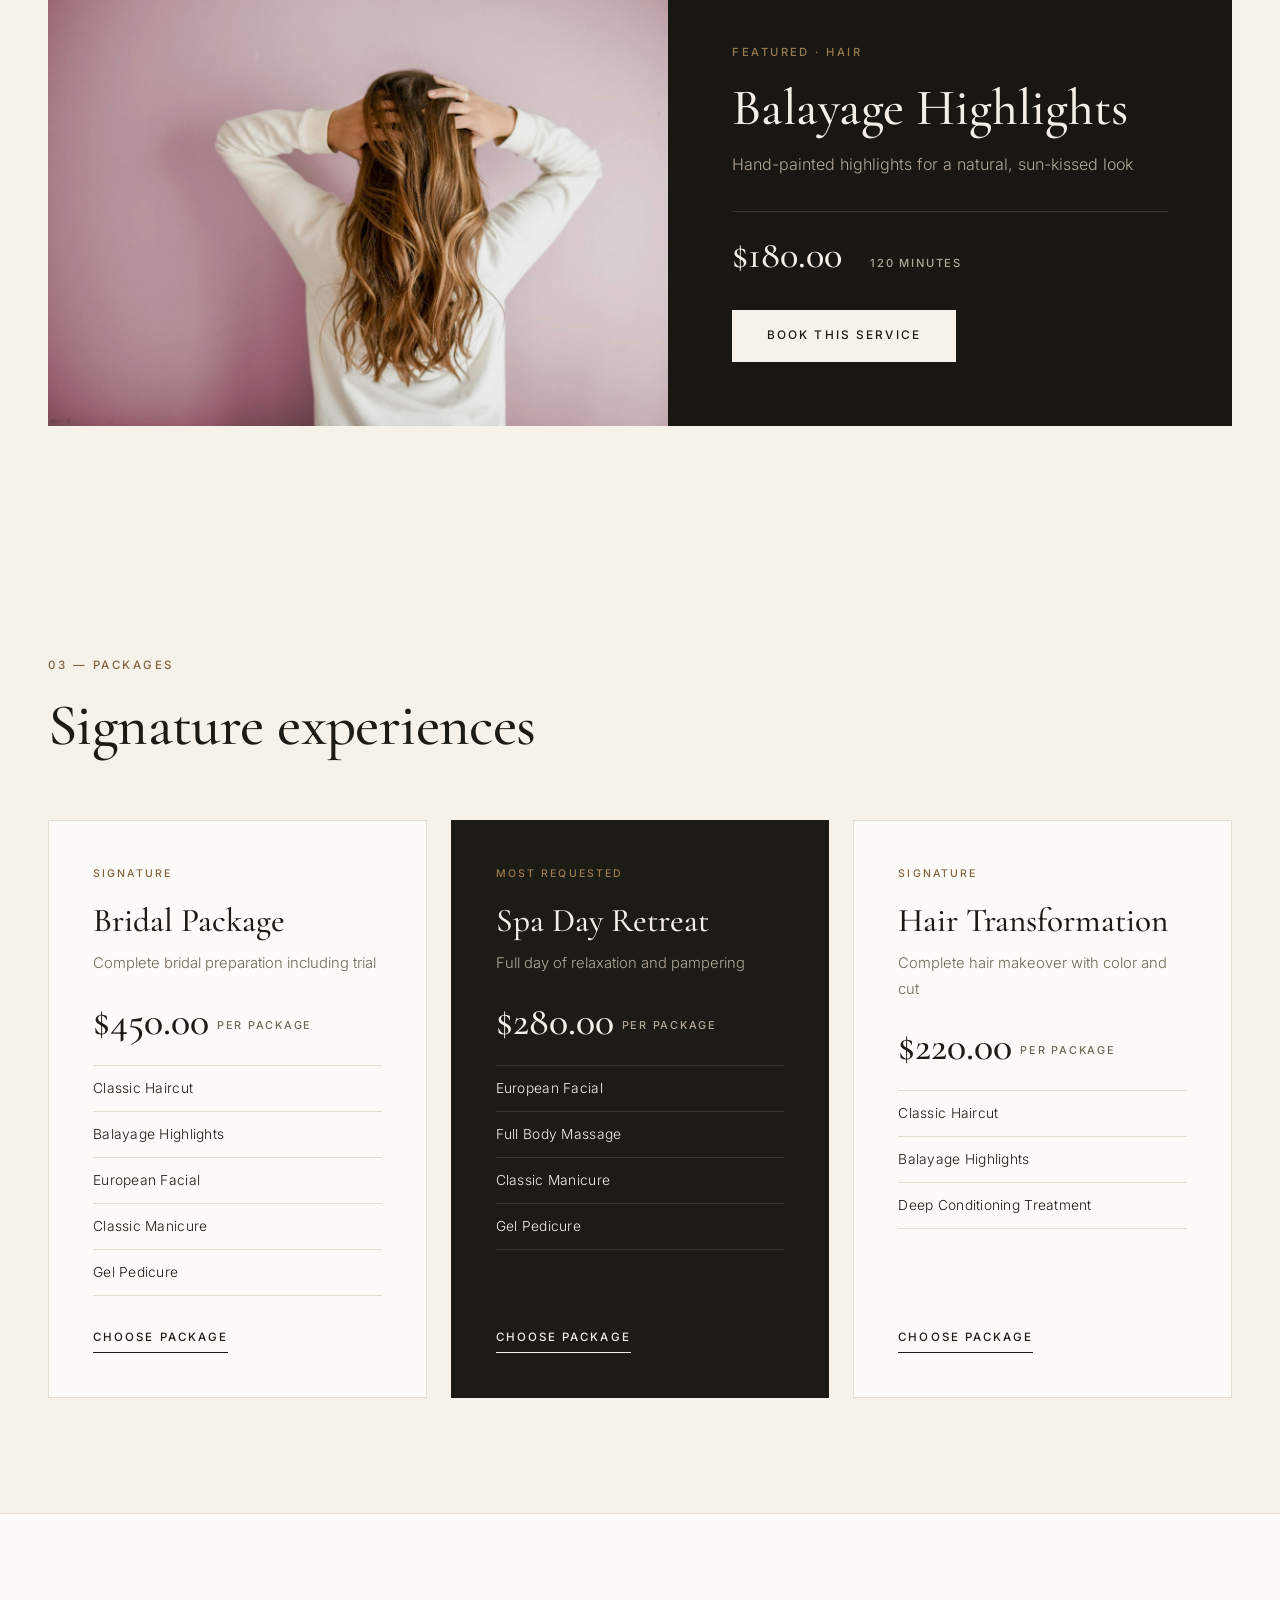
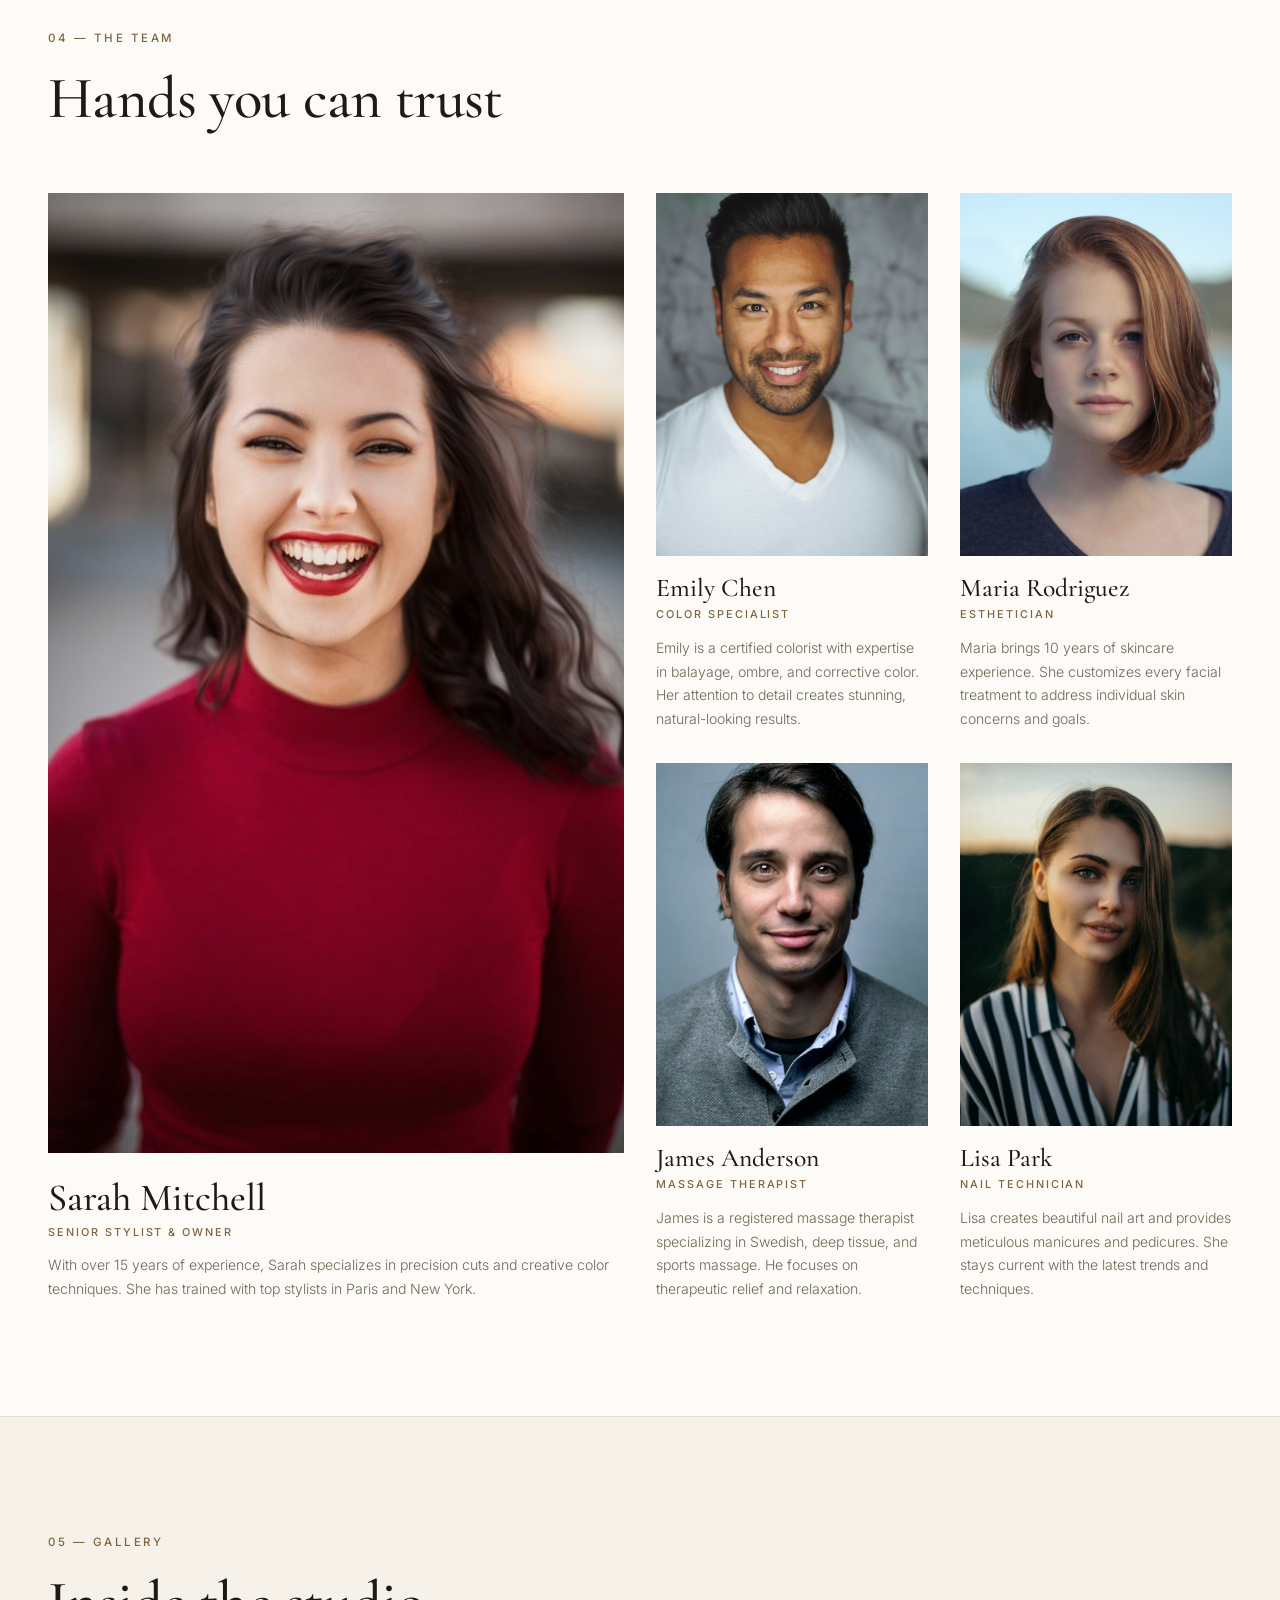
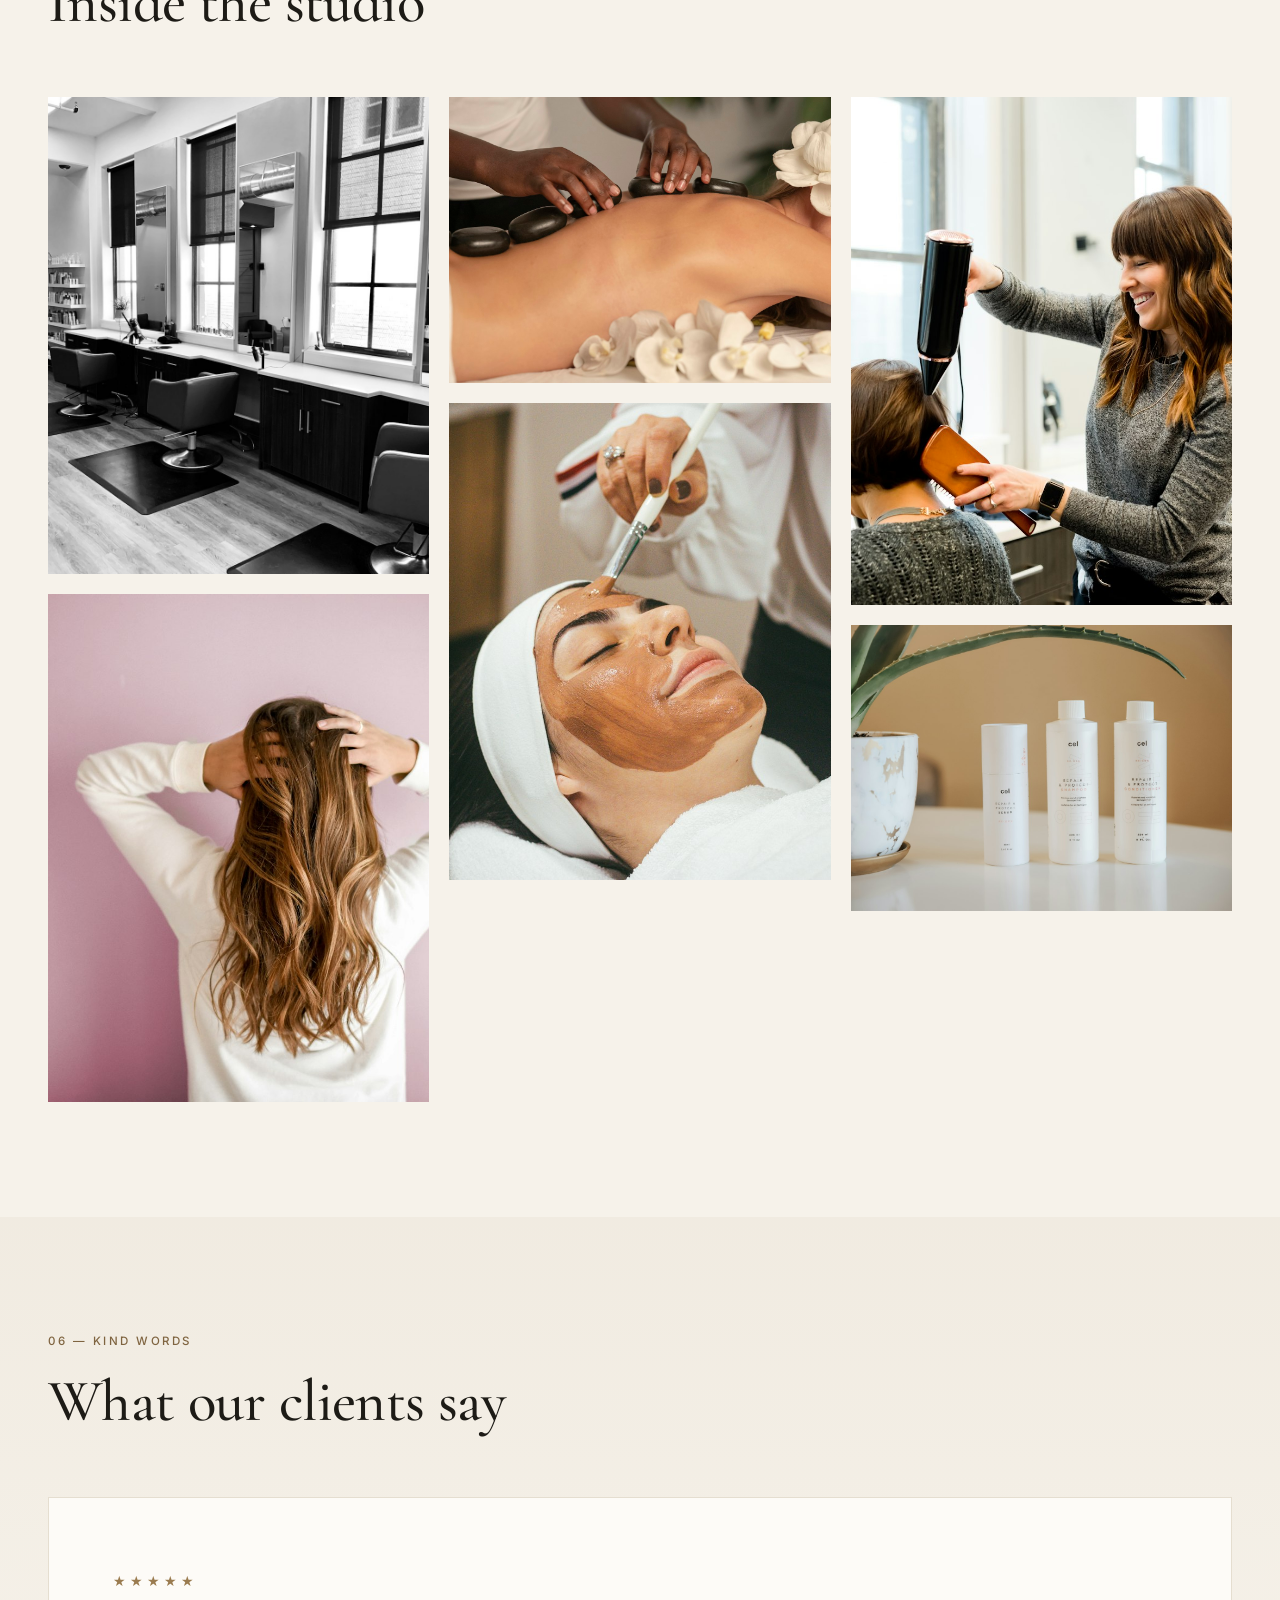
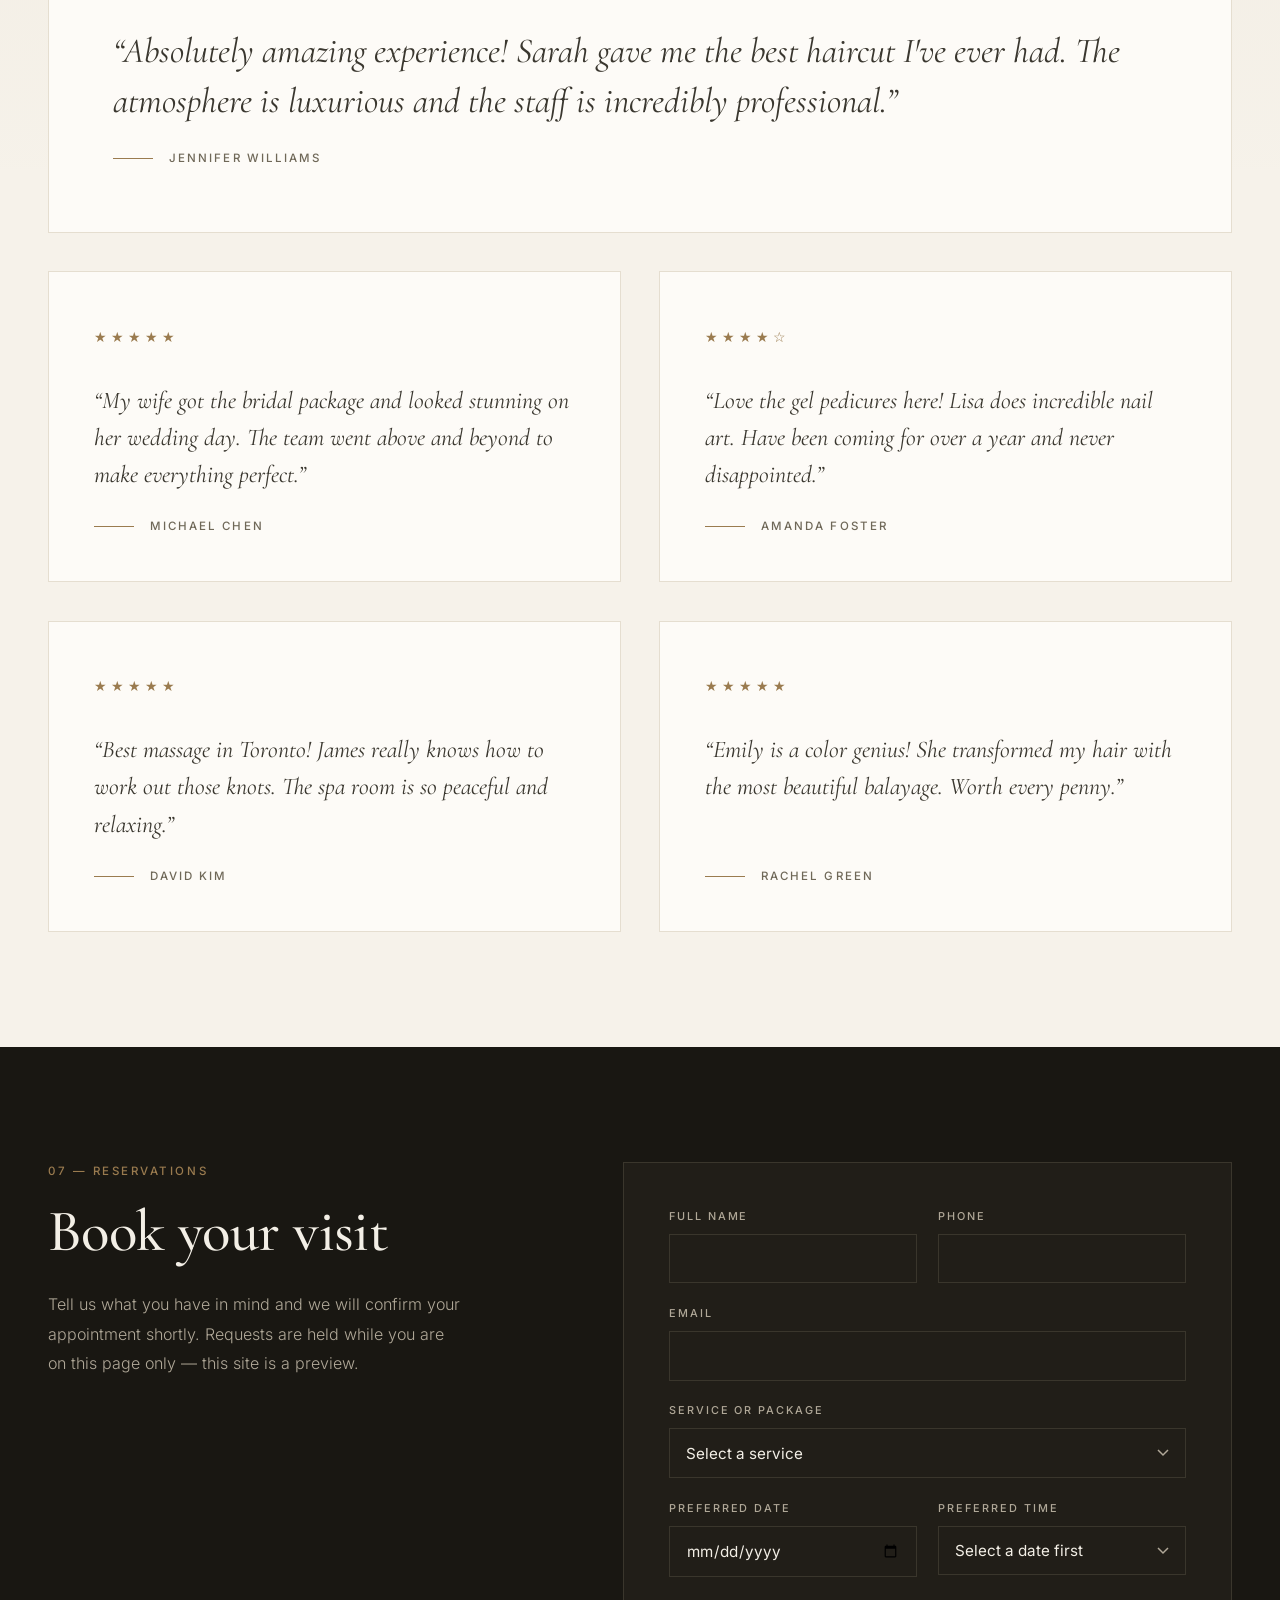
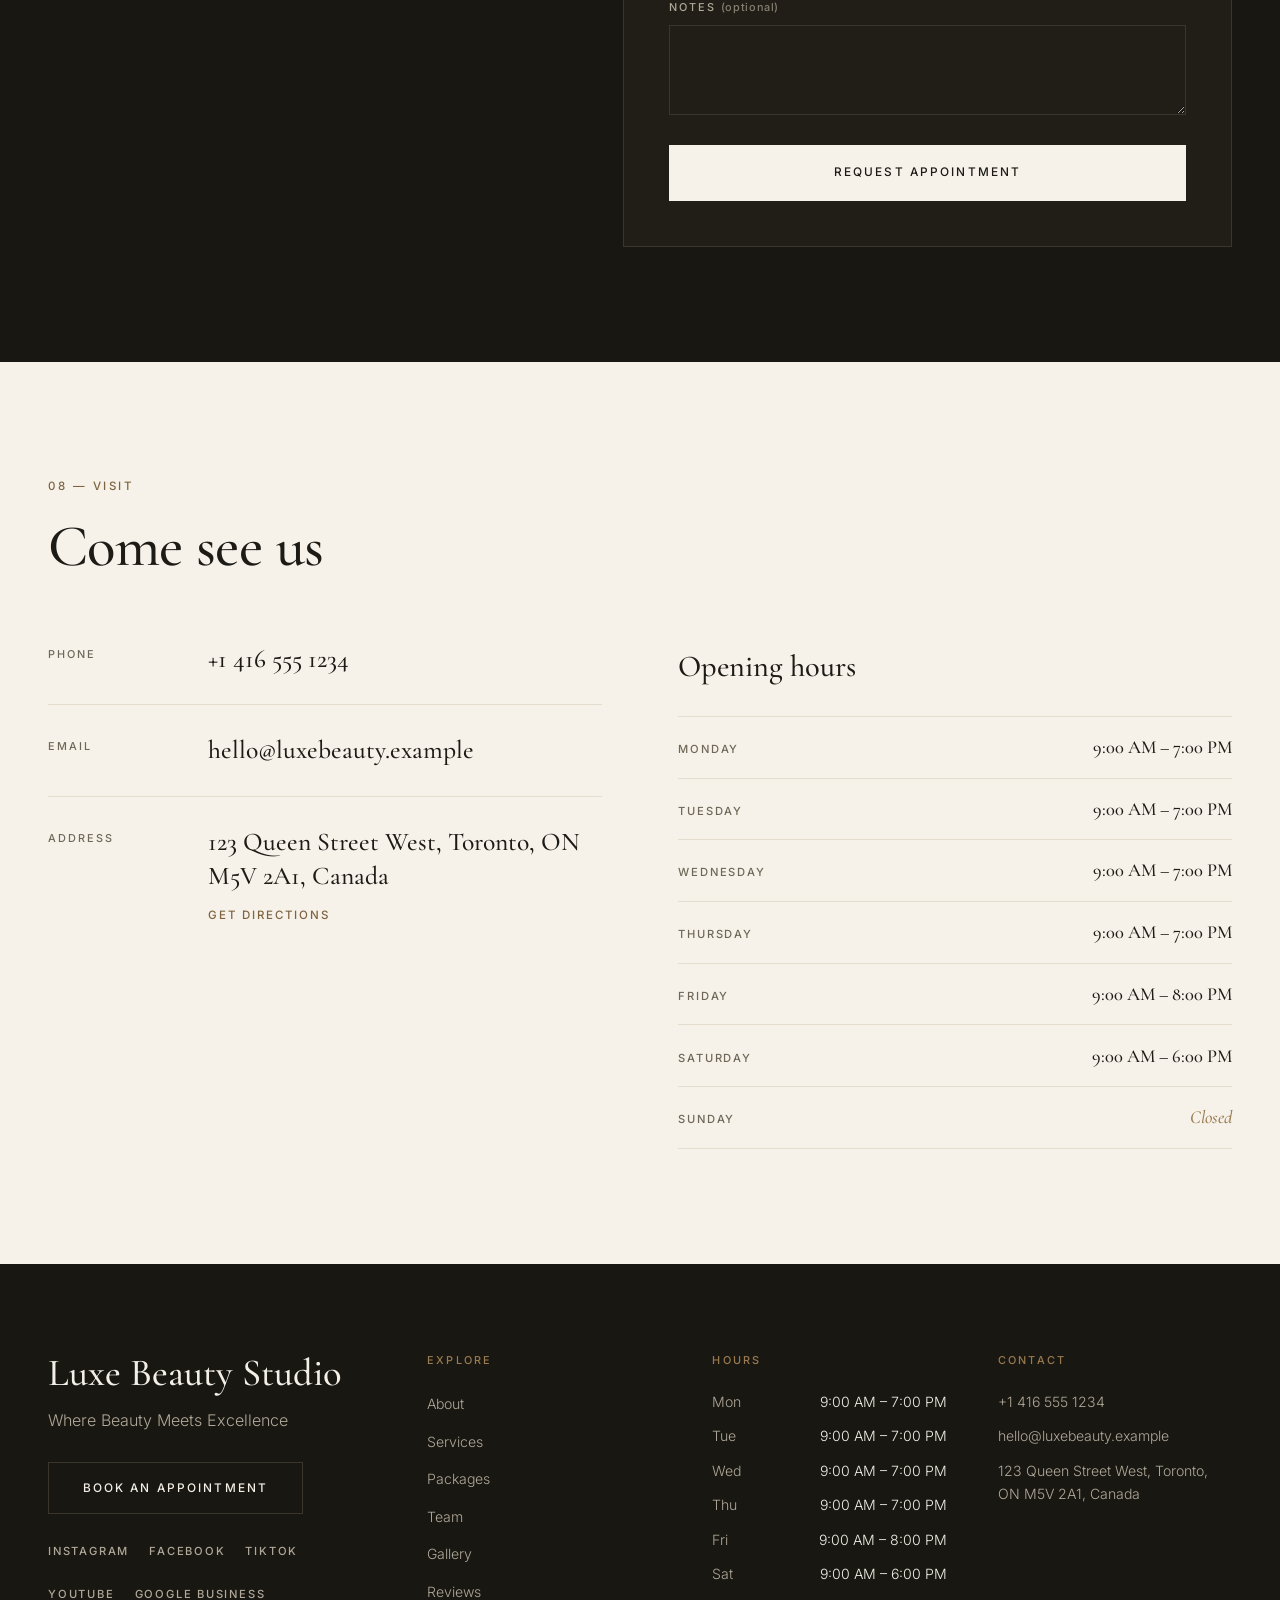
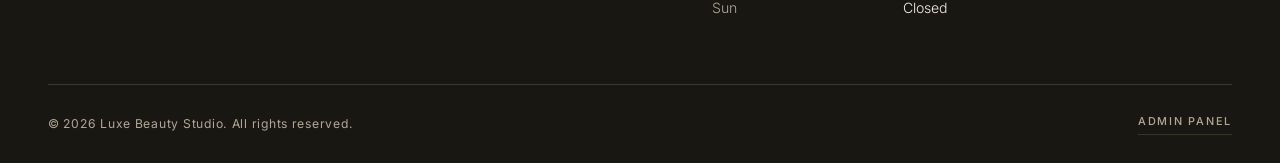
==== commit df117016: "add admin panel button in header" ====
--- a/index.html
+++ b/index.html
@@ -10,12 +10,14 @@
     <meta property="og:title" content="Salon">
     <meta property="og:description" content="A premium salon website.">
     <link rel="stylesheet" href="assets/fonts/fonts.css">
+    <link rel="stylesheet" href="css/site-admin.css">
 </head>
 <body>
     <div id="template-root"></div>
     <script src="js/data/default-data.js"></script>
     <script src="js/utils/helpers.js"></script>
     <script src="js/data/storage.js"></script>
+    <script src="js/admin-nav.js"></script>
     <script src="js/template.js"></script>
 </body>
 </html>
--- a/css/site-admin.css
+++ b/css/site-admin.css
@@ -0,0 +1,51 @@
+/* ============================================================
+   Shared header "Admin Panel" button
+   Rendered inside every template header (template-1 … template-10).
+   Colours inherit from each template's header so it adapts to
+   light and dark headers automatically.
+   ============================================================ */
+
+.site-admin-btn {
+    display: inline-flex;
+    align-items: center;
+    justify-content: center;
+    gap: 0.45rem;
+    min-height: 40px;
+    padding: 0.5rem 0.95rem;
+    border: 1px solid currentColor;
+    border-radius: 999px;
+    background: transparent;
+    color: inherit;
+    font-family: inherit;
+    font-size: 0.68rem;
+    font-weight: 600;
+    letter-spacing: 0.14em;
+    line-height: 1;
+    text-transform: uppercase;
+    white-space: nowrap;
+    text-decoration: none;
+    opacity: 0.72;
+    transition: opacity 0.25s ease, background-color 0.25s ease;
+}
+
+.site-admin-btn:hover,
+.site-admin-btn:focus-visible {
+    opacity: 1;
+    background-color: rgba(128, 128, 128, 0.14);
+}
+
+.site-admin-btn__icon {
+    width: 15px;
+    height: 15px;
+    flex: none;
+}
+
+@media (max-width: 760px) {
+    .site-admin-btn {
+        padding: 0.5rem;
+    }
+
+    .site-admin-btn__label {
+        display: none;
+    }
+}
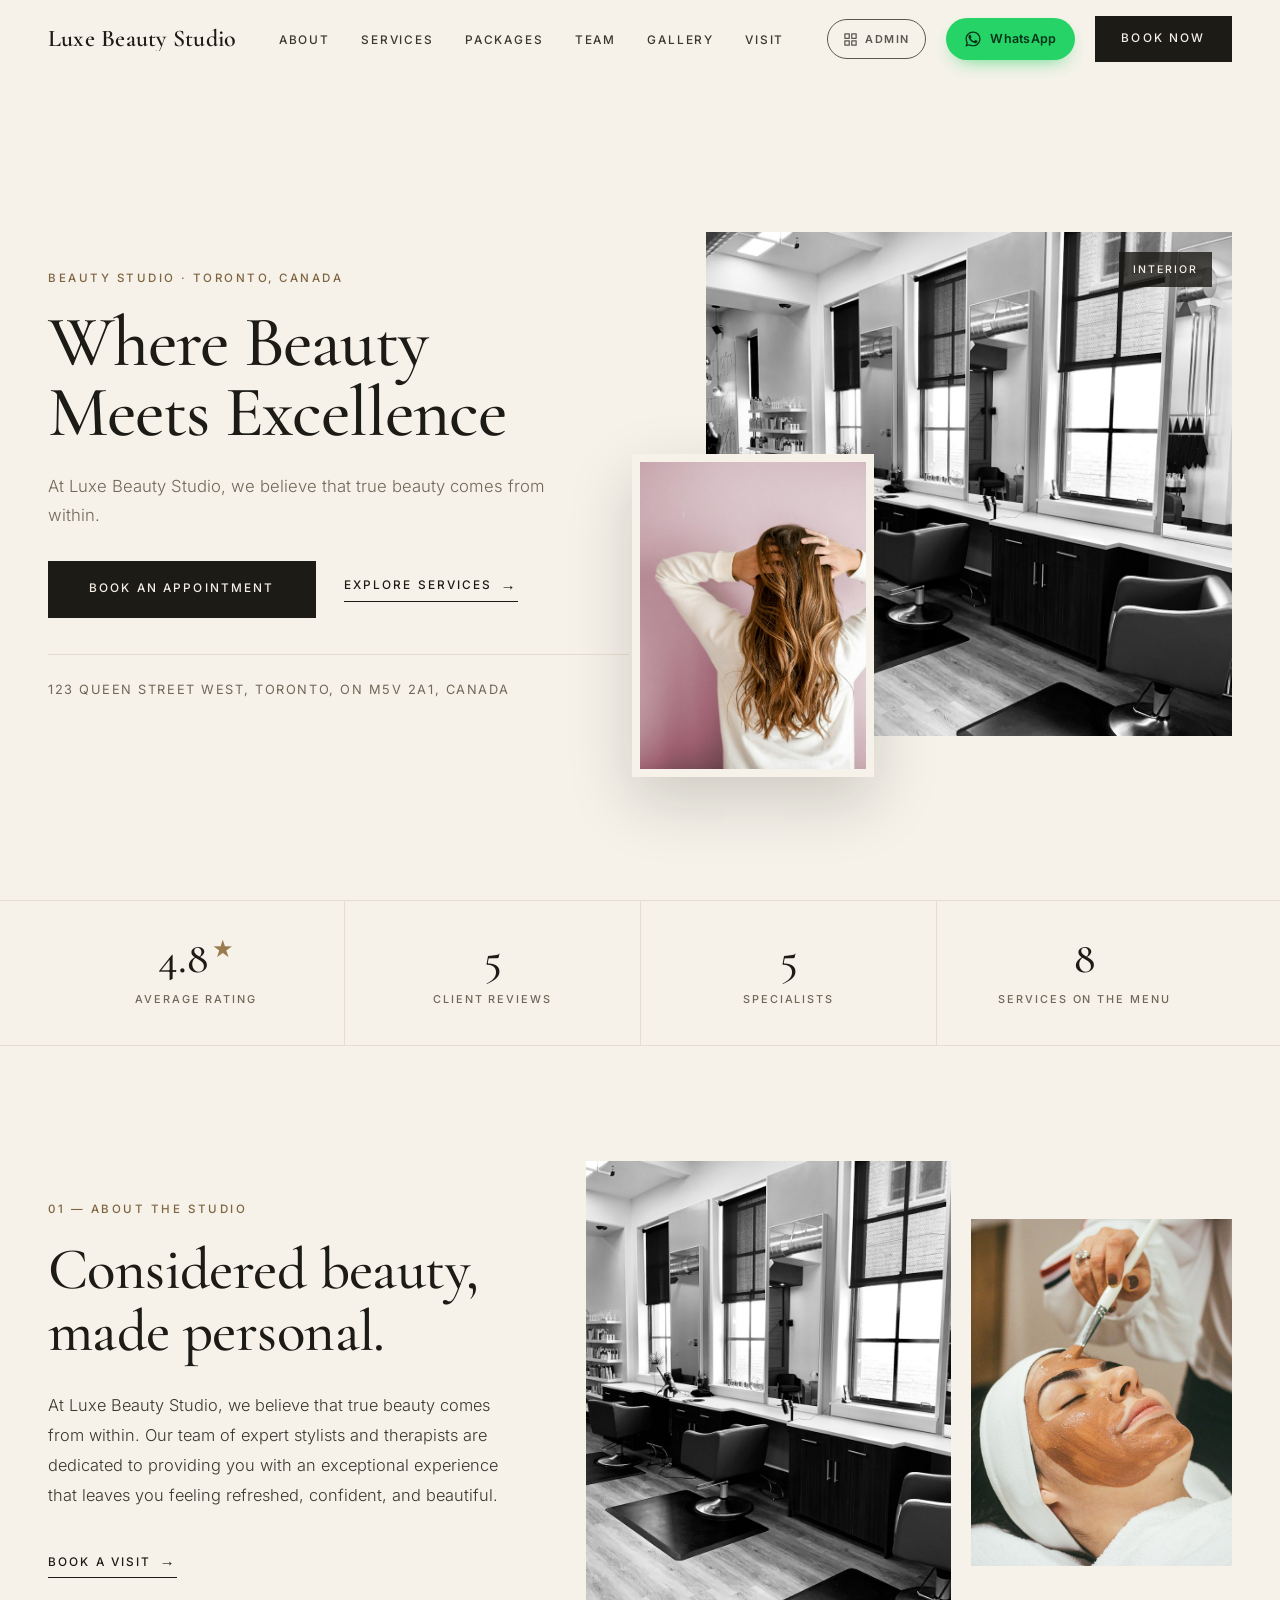
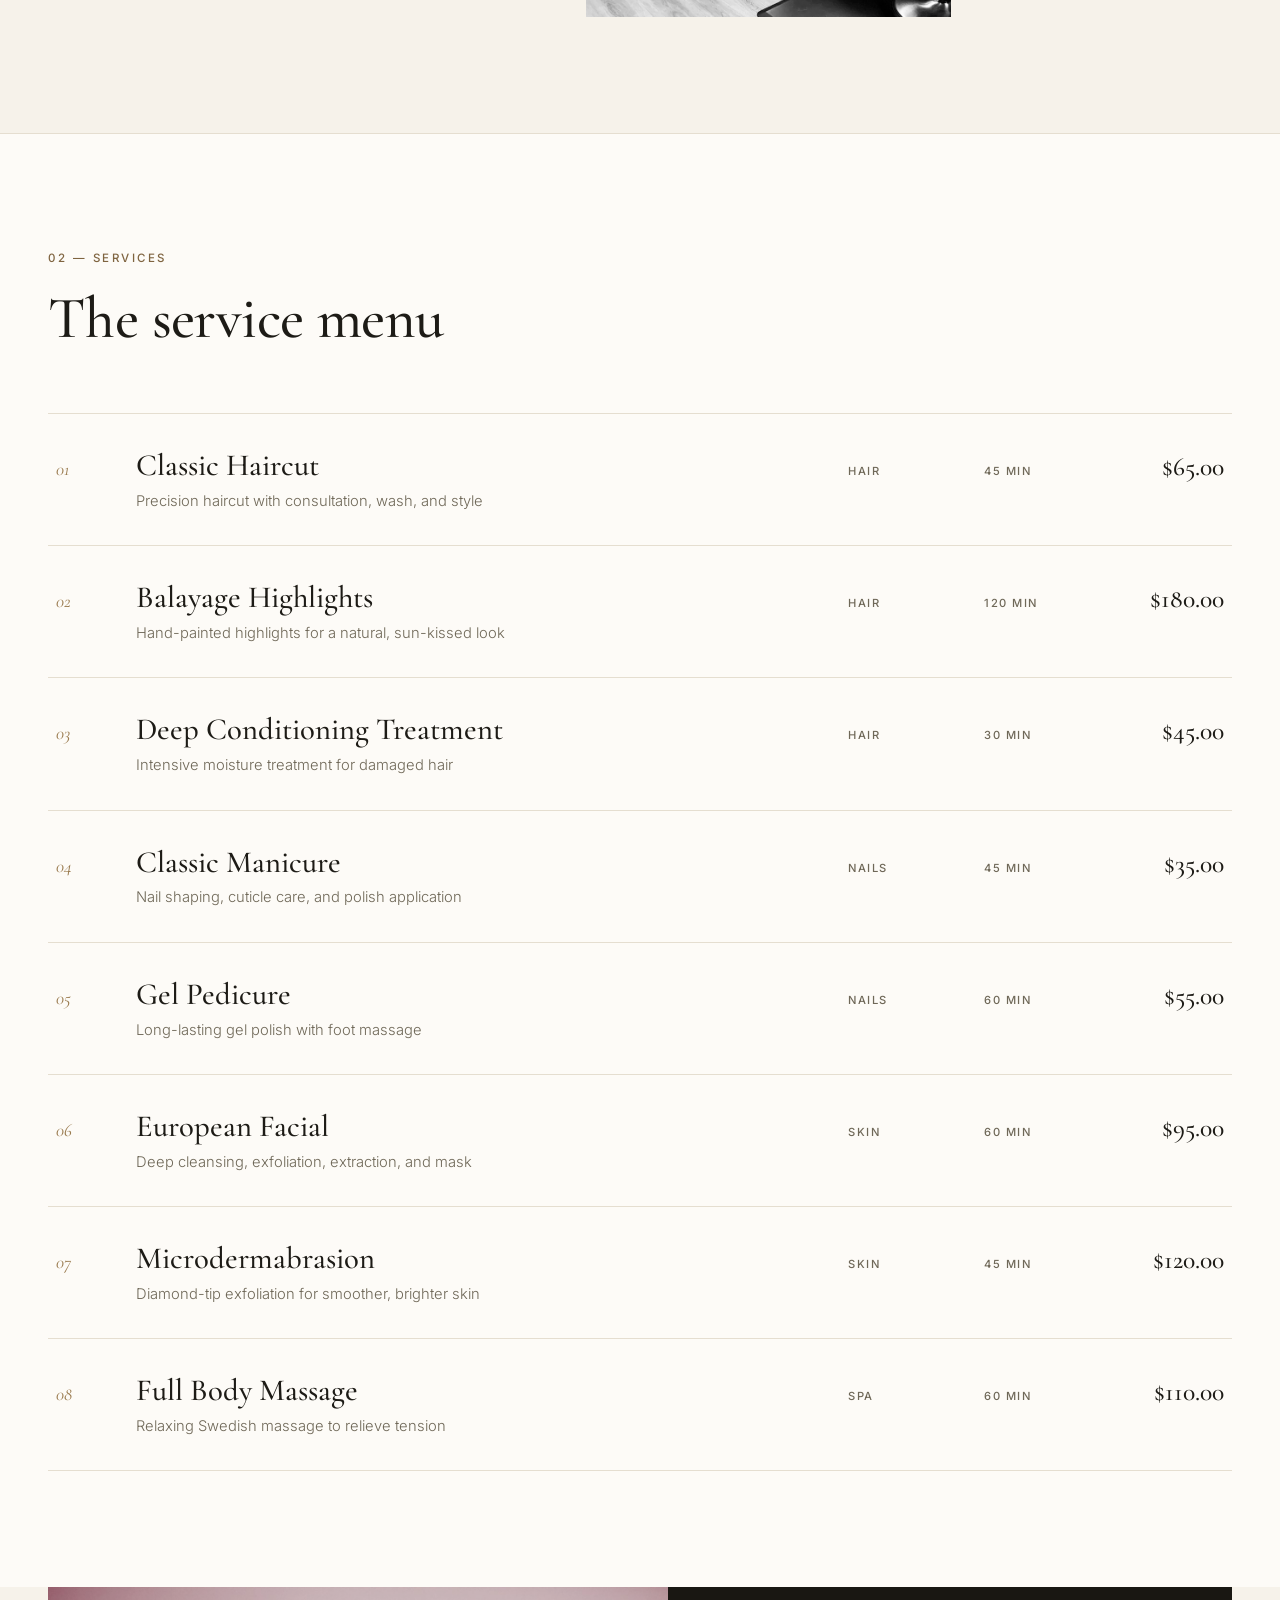
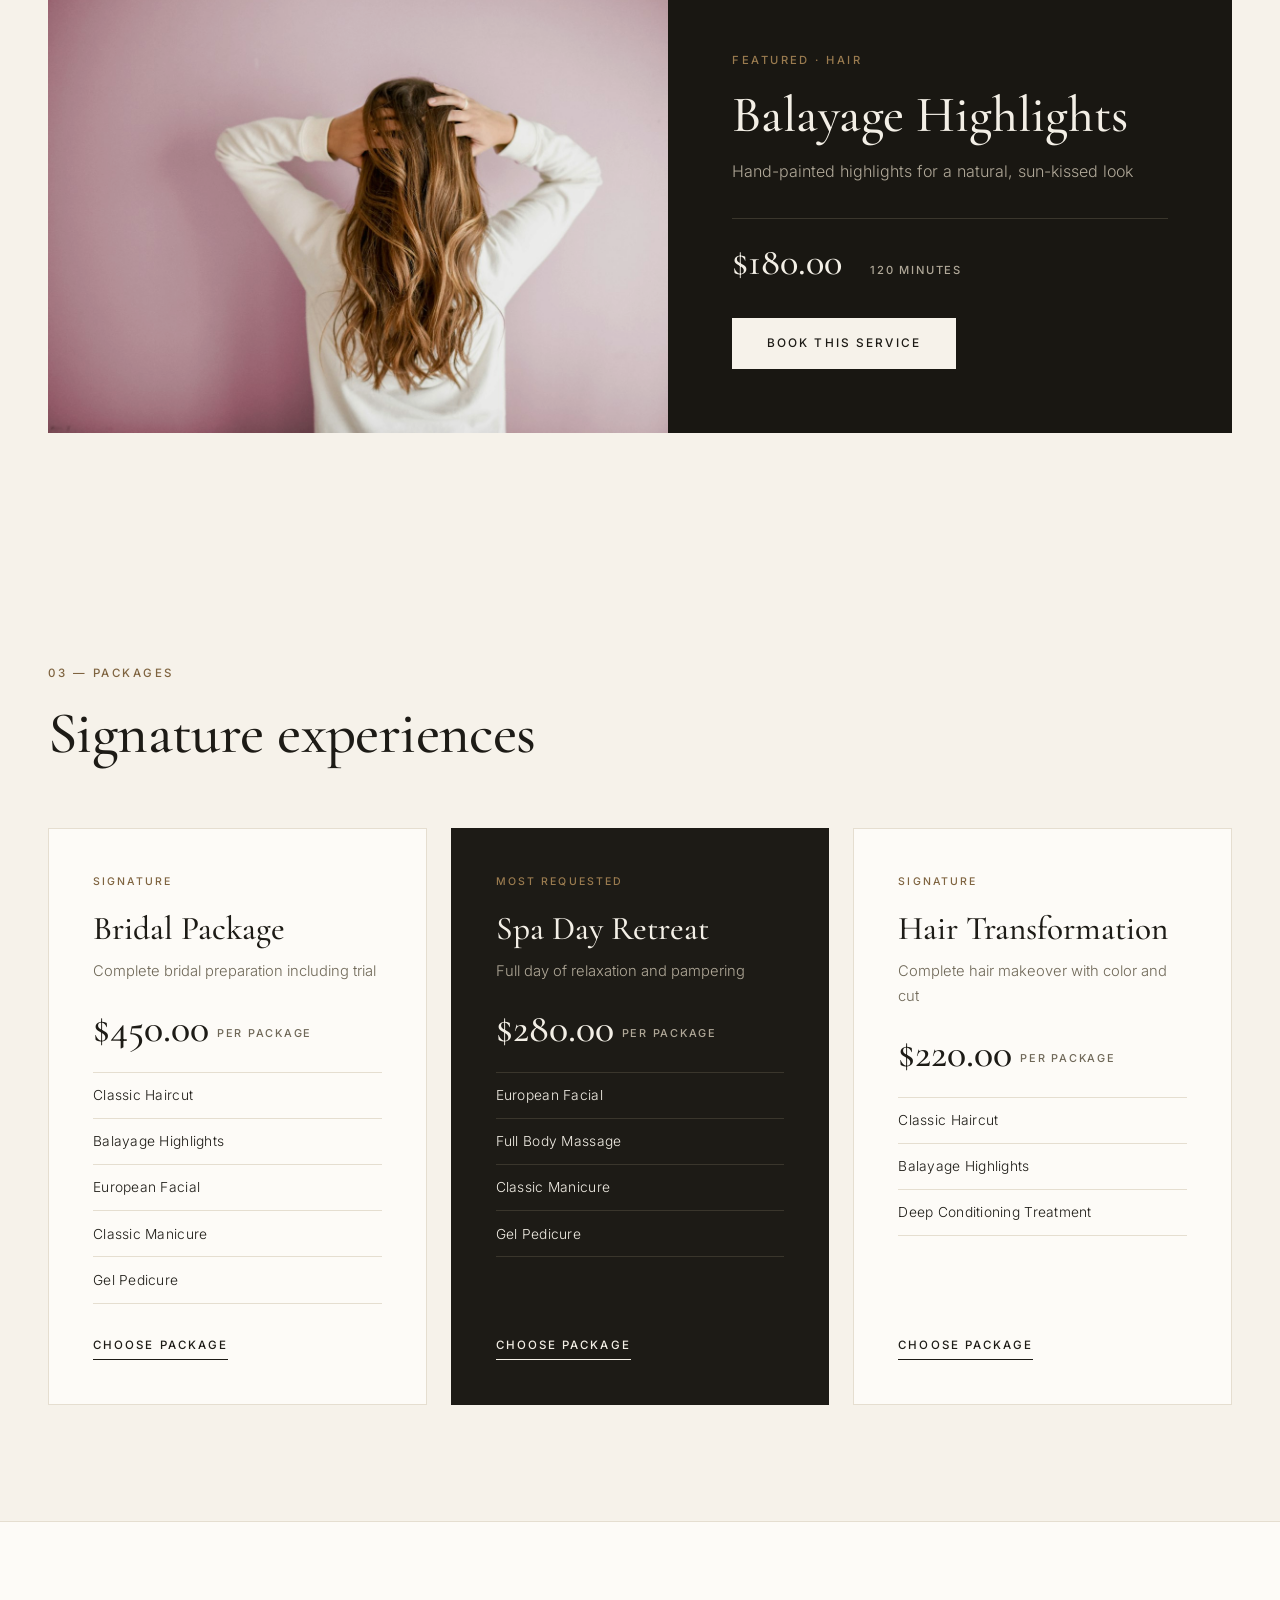
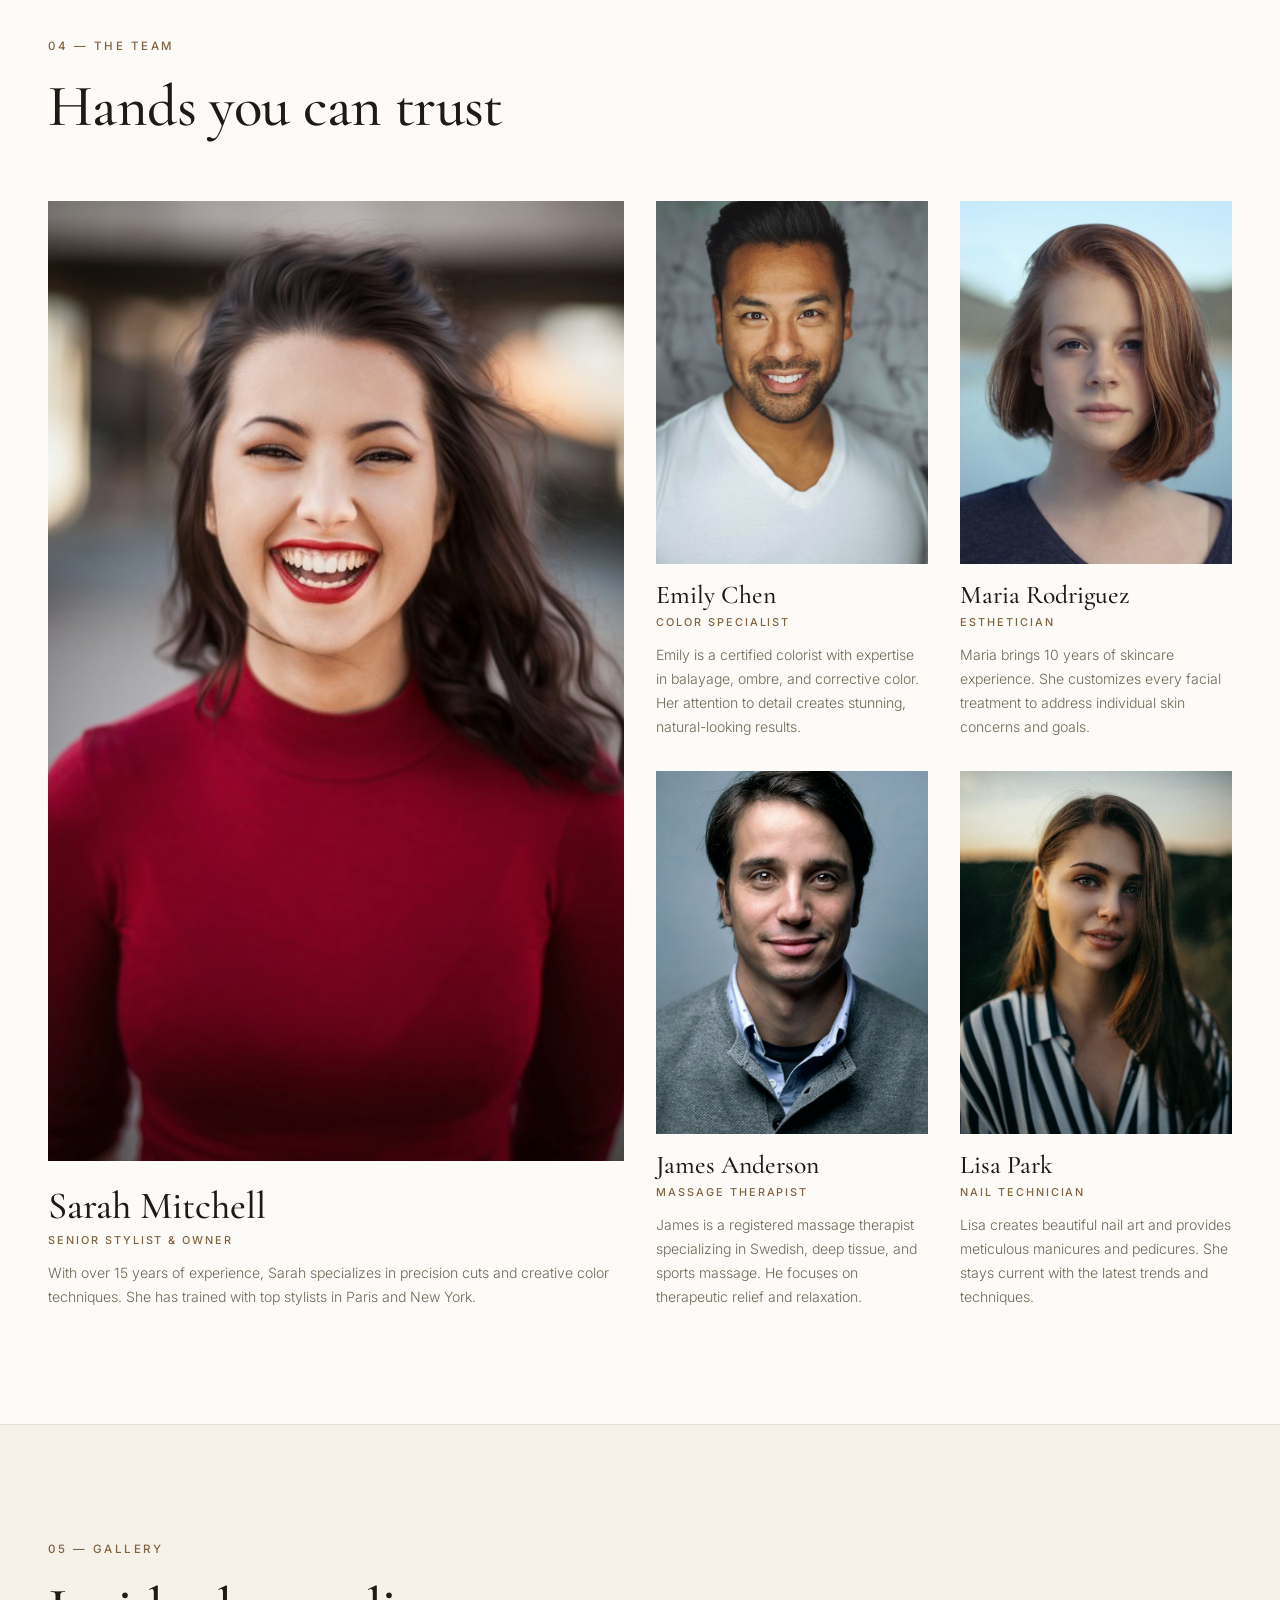
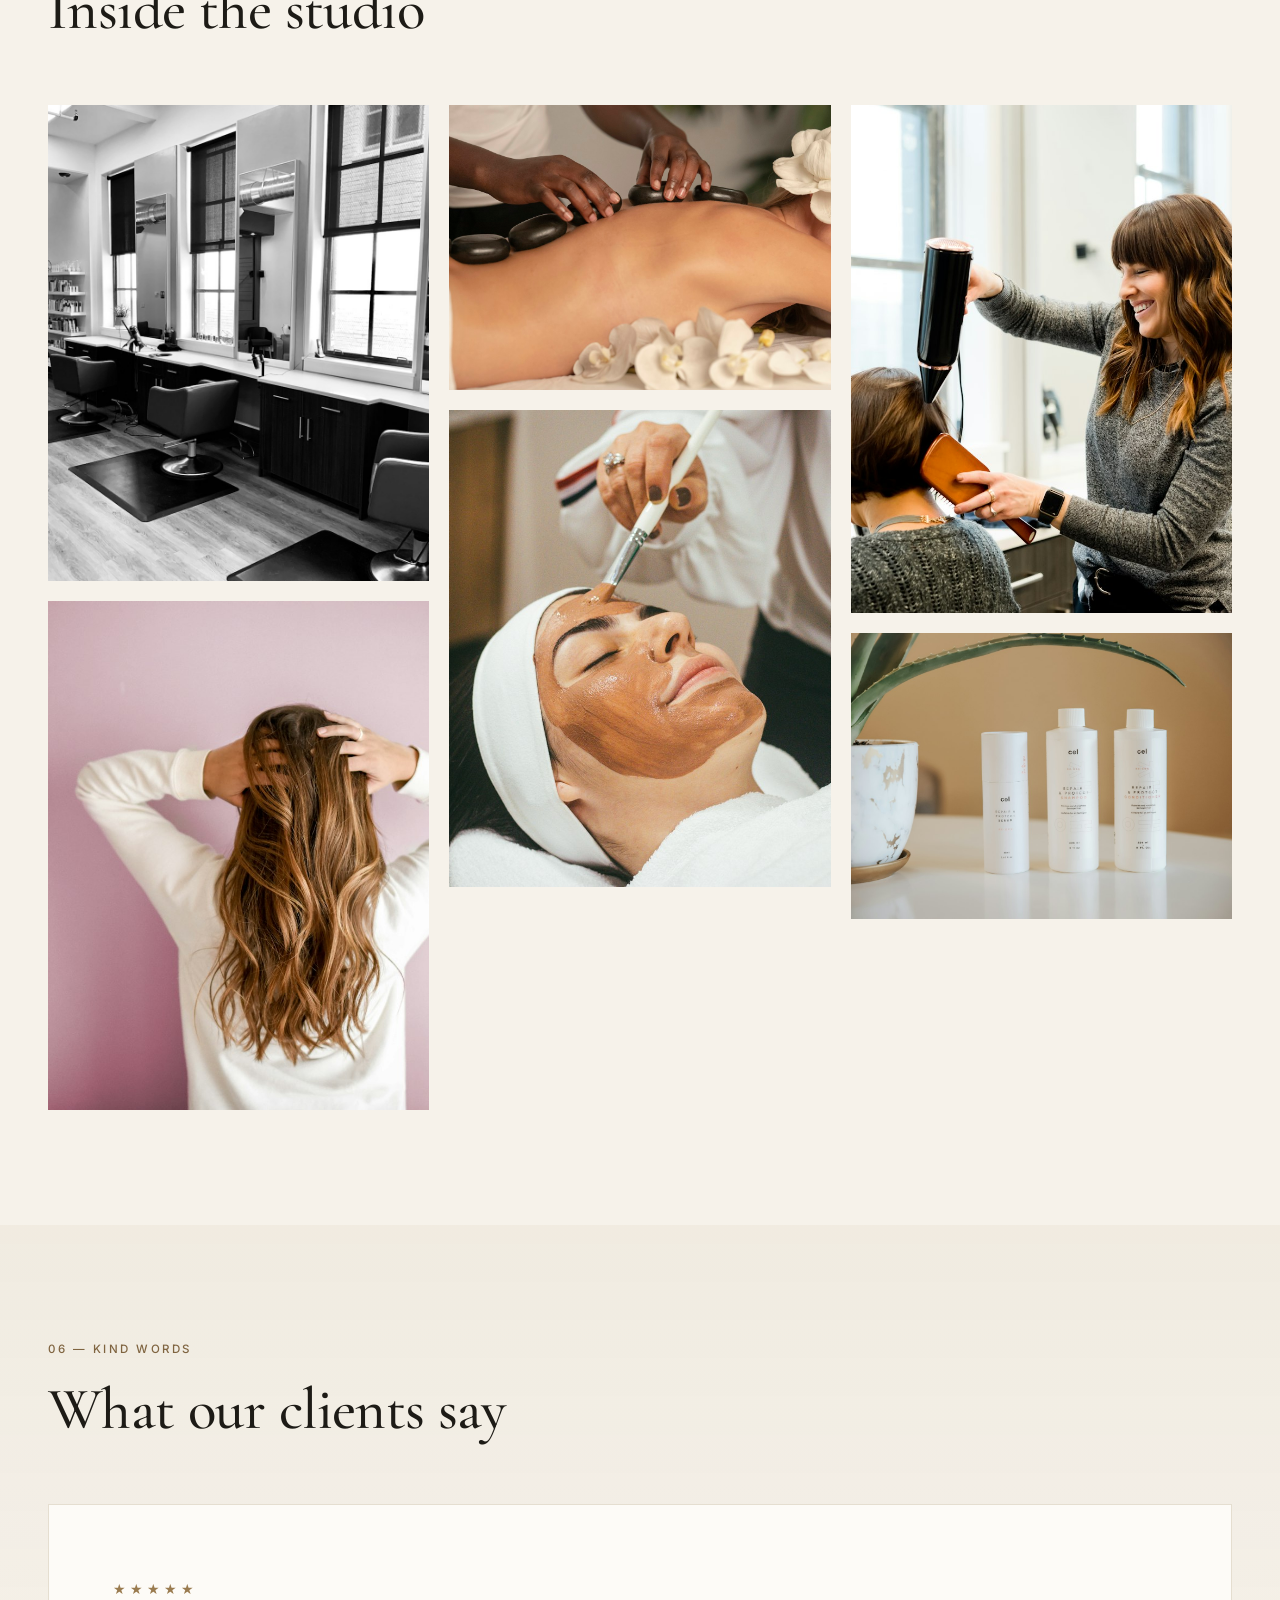
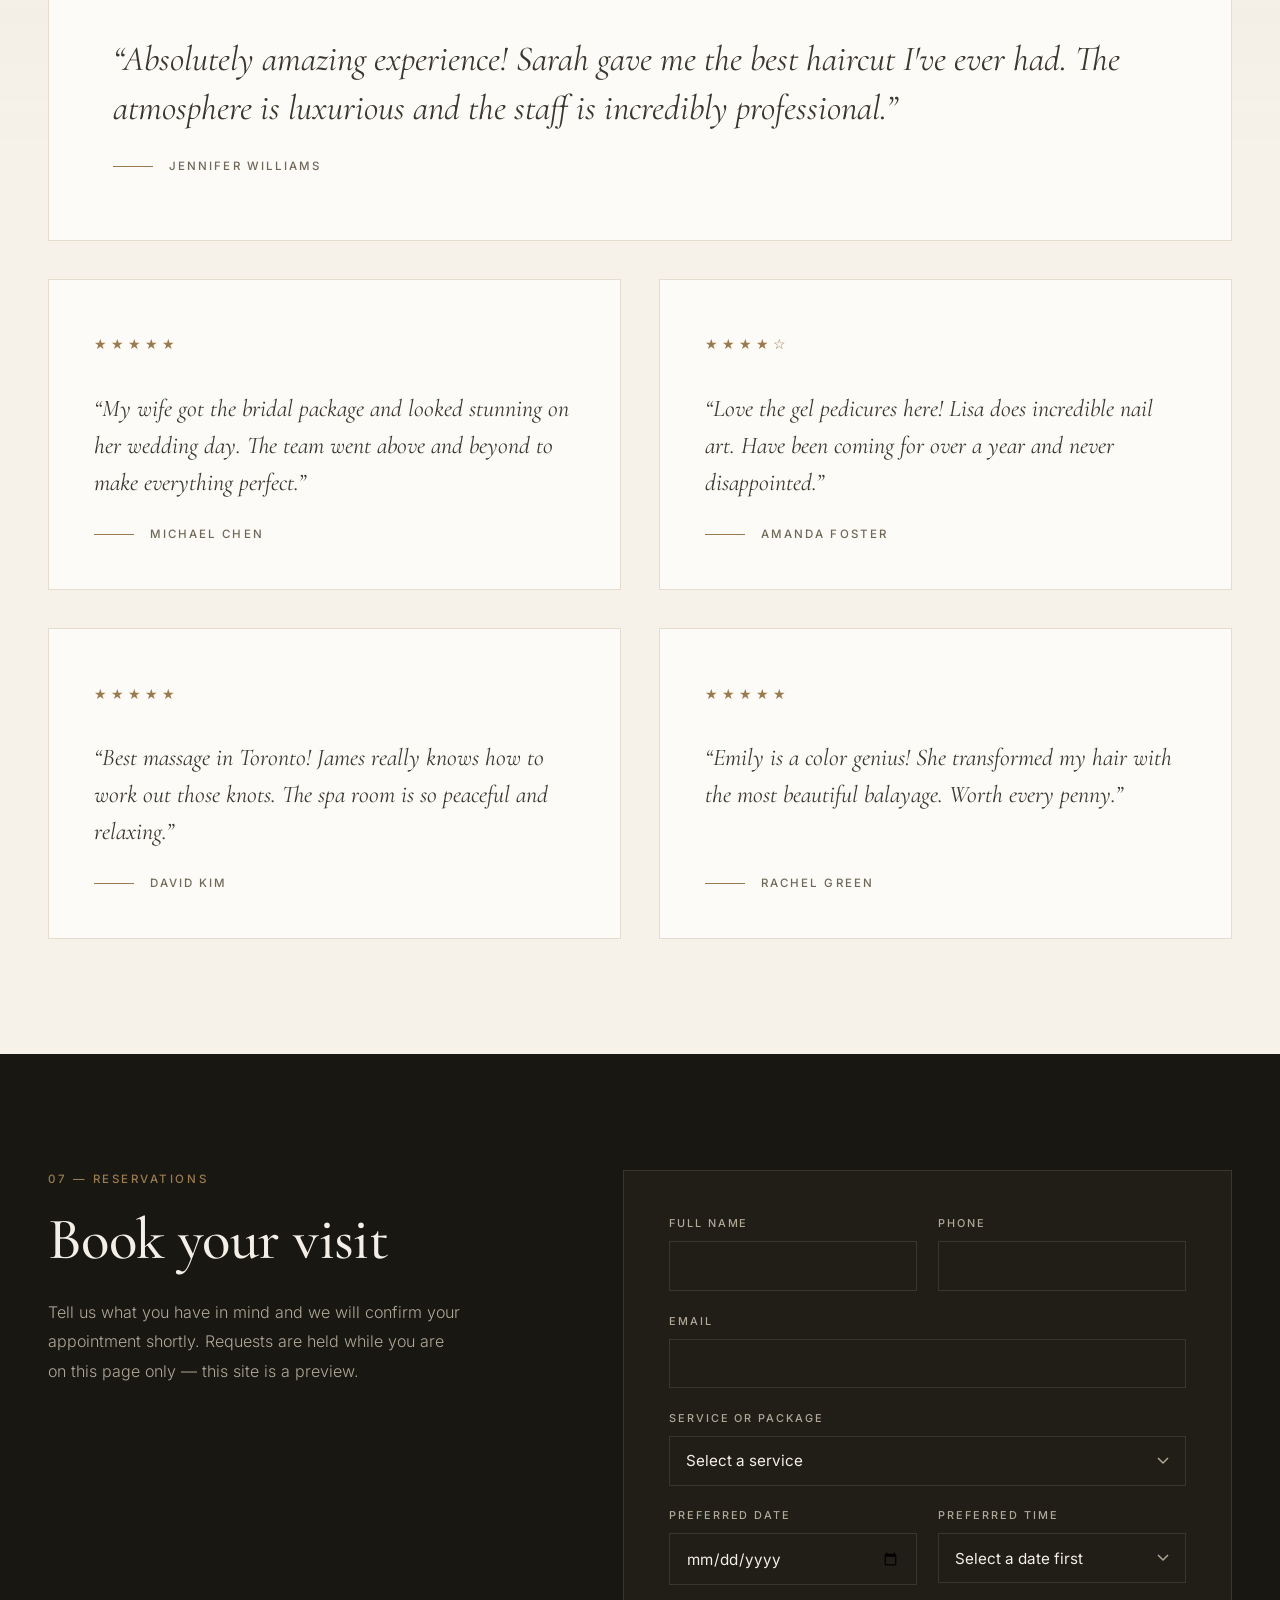
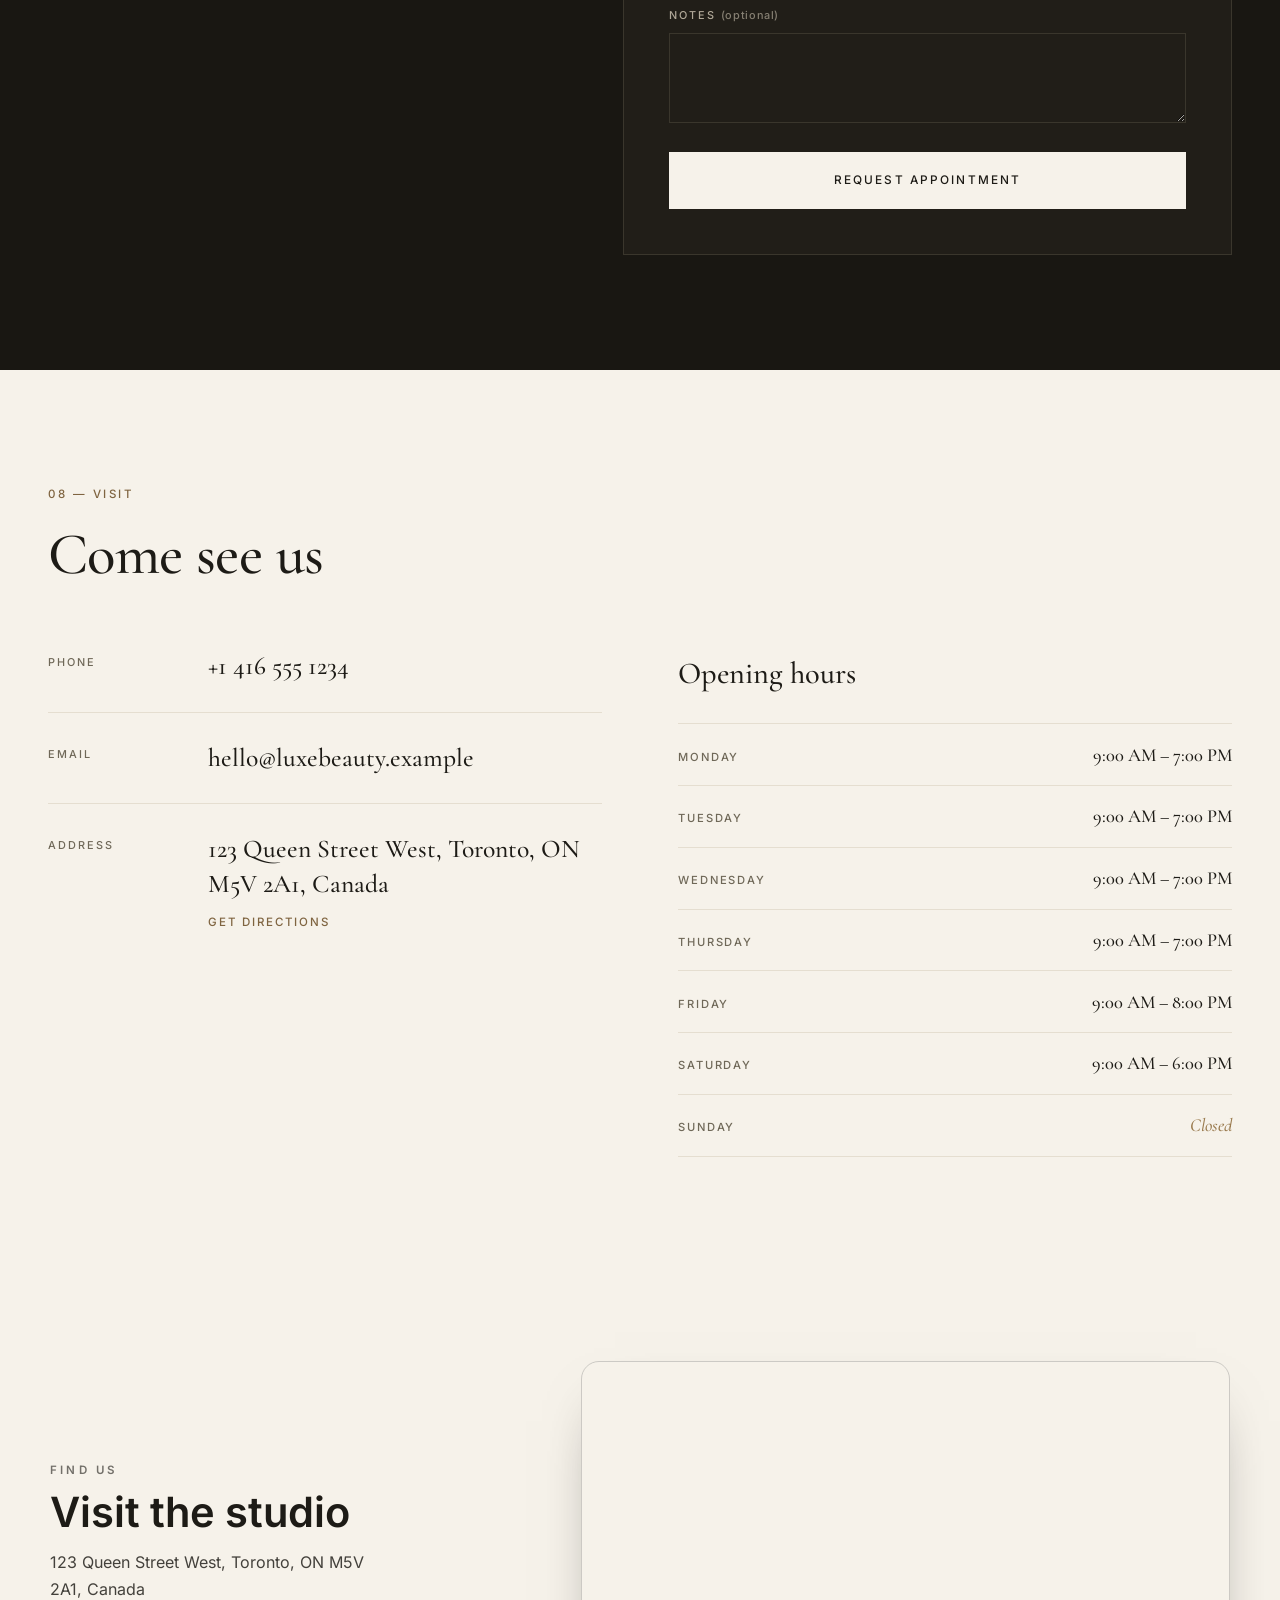
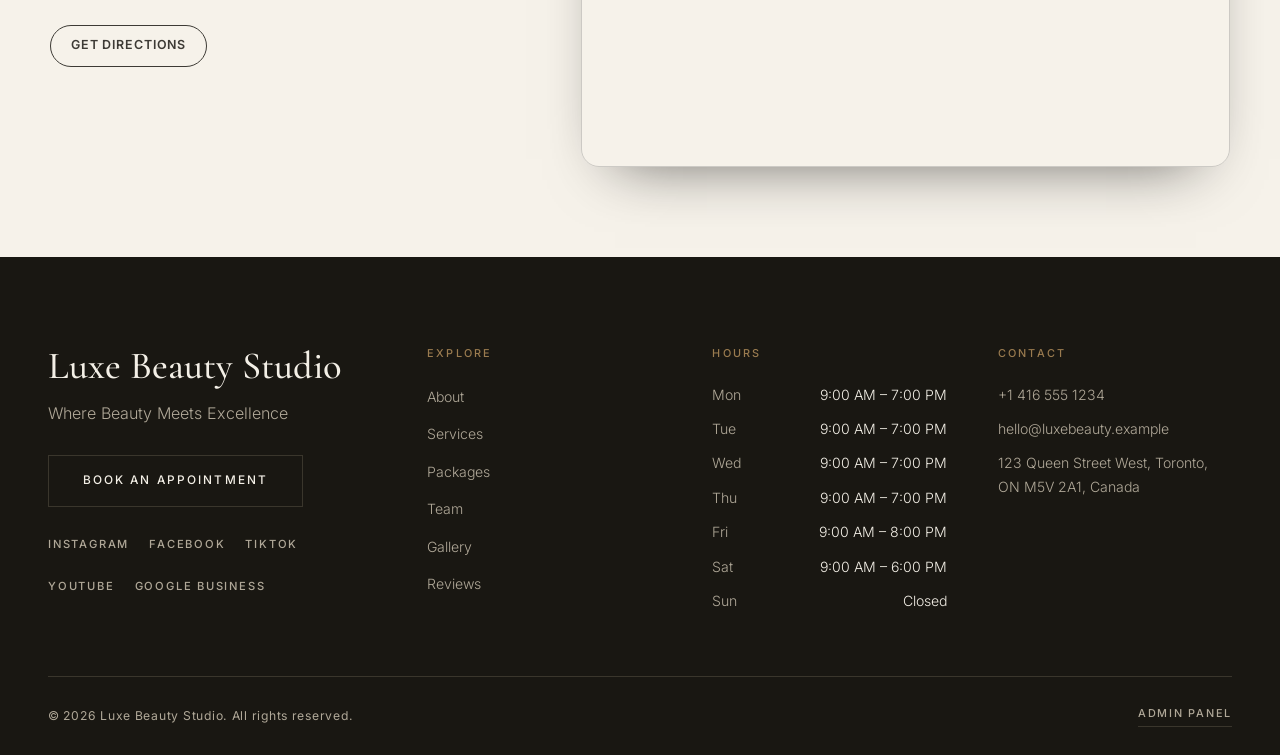
==== commit cb2d6492: "improve ui make more responve also add whstapp cta buttonn and map and now its ready for demo" ====
--- a/index.html
+++ b/index.html
@@ -11,6 +11,7 @@
     <meta property="og:description" content="A premium salon website.">
     <link rel="stylesheet" href="assets/fonts/fonts.css">
     <link rel="stylesheet" href="css/site-admin.css">
+    <link rel="stylesheet" href="css/site-widgets.css">
 </head>
 <body>
     <div id="template-root"></div>
@@ -18,6 +19,7 @@
     <script src="js/utils/helpers.js"></script>
     <script src="js/data/storage.js"></script>
     <script src="js/admin-nav.js"></script>
+    <script src="js/site-widgets.js"></script>
     <script src="js/template.js"></script>
 </body>
 </html>
--- a/css/site-widgets.css
+++ b/css/site-widgets.css
@@ -0,0 +1,144 @@
+/* ============================================================
+   Shared site widgets (rendered into every template-1 … template-10)
+   - WhatsApp call-to-action button inside each header
+   - Google Map + address block directly above each footer
+   Colours inherit from each template so the widgets adapt to
+   light and dark themes automatically.
+   ============================================================ */
+
+/* ---------- Header WhatsApp CTA ---------- */
+
+.site-wa-btn {
+    display: inline-flex;
+    align-items: center;
+    justify-content: center;
+    gap: 0.5rem;
+    min-height: 42px;
+    padding: 0.55rem 1.15rem;
+    border-radius: 999px;
+    background: #25d366;
+    color: #06331a;
+    font: inherit;
+    font-size: 0.78rem;
+    font-weight: 700;
+    letter-spacing: 0.02em;
+    line-height: 1;
+    white-space: nowrap;
+    text-decoration: none;
+    box-shadow: 0 8px 20px -10px rgba(37, 211, 102, 0.9);
+    transition: transform 0.18s ease, background 0.18s ease, box-shadow 0.18s ease;
+}
+
+.site-wa-btn:hover,
+.site-wa-btn:focus-visible {
+    background: #1ebe5a;
+    transform: translateY(-1px);
+    box-shadow: 0 10px 24px -8px rgba(37, 211, 102, 0.9);
+}
+
+.site-wa-btn__icon {
+    width: 18px;
+    height: 18px;
+    flex: none;
+}
+
+/* ---------- Map above footer ---------- */
+
+.site-map {
+    display: block;
+    padding: clamp(3rem, 7vw, 6rem) 1.25rem;
+}
+
+.site-map__inner {
+    max-width: 1180px;
+    margin: 0 auto;
+    display: grid;
+    grid-template-columns: minmax(0, 0.85fr) minmax(0, 1.15fr);
+    gap: clamp(1.5rem, 4vw, 3.5rem);
+    align-items: center;
+}
+
+.site-map__eyebrow {
+    margin: 0 0 0.6rem;
+    font-size: 0.72rem;
+    font-weight: 600;
+    letter-spacing: 0.28em;
+    text-transform: uppercase;
+    opacity: 0.6;
+}
+
+.site-map__title {
+    margin: 0 0 0.85rem;
+    font-size: clamp(1.6rem, 3.4vw, 2.6rem);
+    line-height: 1.1;
+}
+
+.site-map__address {
+    margin: 0 0 1.4rem;
+    max-width: 34ch;
+    opacity: 0.82;
+}
+
+.site-map__directions {
+    display: inline-flex;
+    align-items: center;
+    gap: 0.45rem;
+    padding: 0.62rem 1.25rem;
+    border: 1px solid currentColor;
+    border-radius: 999px;
+    color: inherit;
+    font-size: 0.78rem;
+    font-weight: 600;
+    letter-spacing: 0.07em;
+    text-transform: uppercase;
+    text-decoration: none;
+    opacity: 0.85;
+    transition: opacity 0.2s ease, background 0.2s ease;
+}
+
+.site-map__directions:hover,
+.site-map__directions:focus-visible {
+    opacity: 1;
+    background: rgba(127, 127, 127, 0.12);
+}
+
+.site-map__frame {
+    position: relative;
+    width: 100%;
+    aspect-ratio: 16 / 10;
+    border: 1px solid rgba(127, 127, 127, 0.35);
+    border-radius: 18px;
+    overflow: hidden;
+    box-shadow: 0 26px 60px -34px rgba(0, 0, 0, 0.65);
+}
+
+.site-map__frame iframe {
+    position: absolute;
+    inset: 0;
+    width: 100%;
+    height: 100%;
+    border: 0;
+    display: block;
+}
+
+/* ---------- Responsive ---------- */
+
+@media (max-width: 860px) {
+    .site-map__inner {
+        grid-template-columns: 1fr;
+    }
+
+    .site-map__frame {
+        aspect-ratio: 4 / 3;
+    }
+}
+
+@media (max-width: 760px) {
+    .site-wa-btn {
+        padding: 0.55rem;
+    }
+
+    .site-wa-btn__label {
+        display: none;
+    }
+}
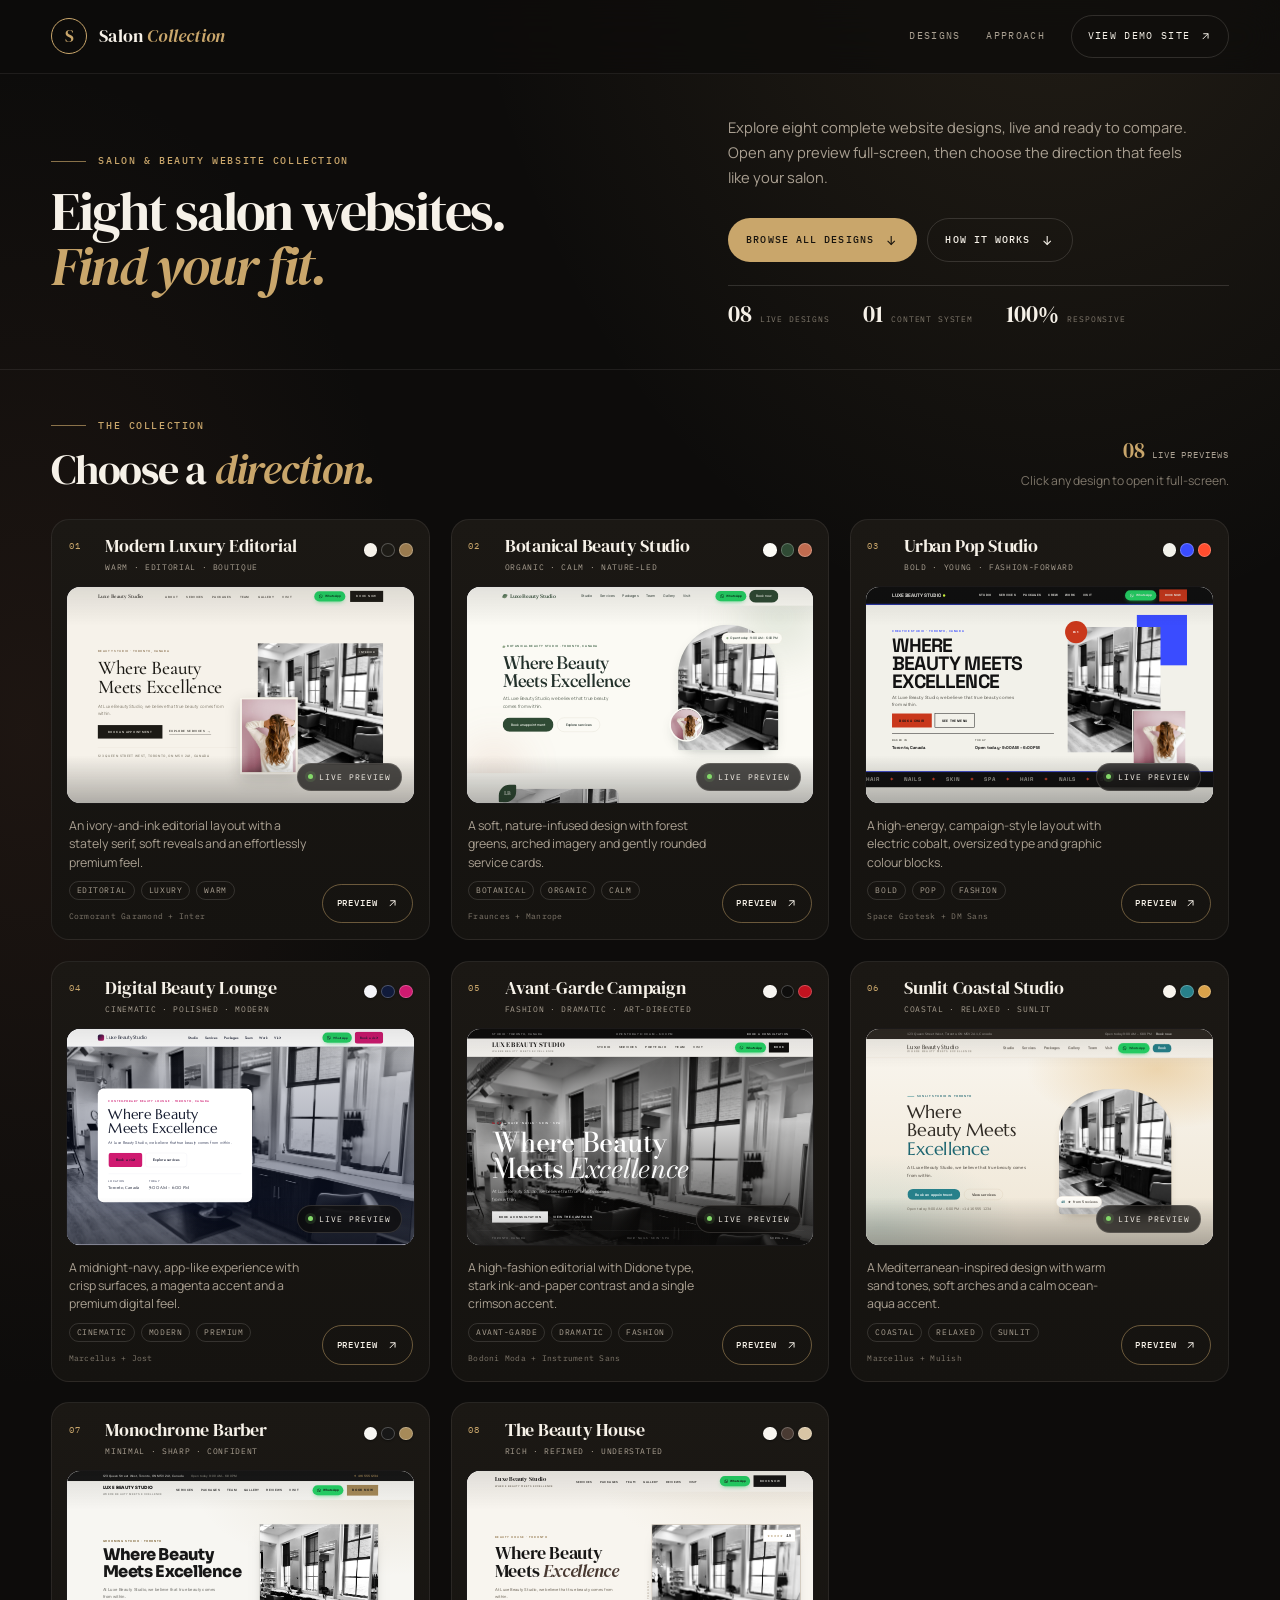
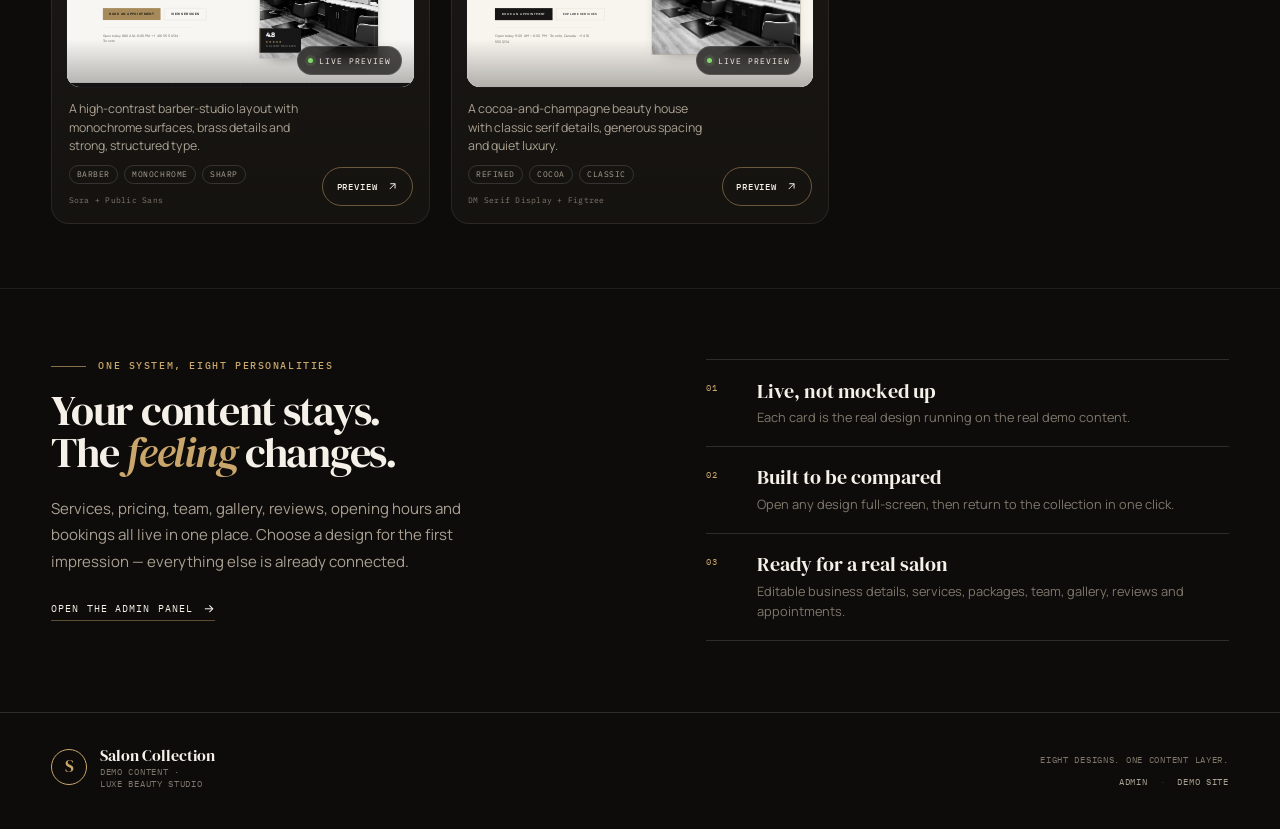
==== commit d84fbd16: "improve landing page now show all template preview in landing page" ====
--- a/index.html
+++ b/index.html
@@ -3,23 +3,163 @@
 <head>
     <meta charset="UTF-8">
     <meta name="viewport" content="width=device-width, initial-scale=1.0">
-    <title>Salon</title>
-    <meta name="description" content="A premium salon website.">
+    <title>Salon &amp; Beauty Website Collection</title>
+    <meta name="description" content="Explore eight live salon and beauty website designs. Preview each template full-screen and find the right look for your salon.">
     <link rel="icon" href="data:,">
     <meta property="og:type" content="website">
-    <meta property="og:title" content="Salon">
-    <meta property="og:description" content="A premium salon website.">
+    <meta property="og:title" content="Salon &amp; Beauty Website Collection">
+    <meta property="og:description" content="Eight live salon website designs. Choose a direction and preview it full-screen.">
     <link rel="stylesheet" href="assets/fonts/fonts.css">
-    <link rel="stylesheet" href="css/site-admin.css">
-    <link rel="stylesheet" href="css/site-widgets.css">
+    <link rel="stylesheet" href="css/showcase.css">
+    <script>
+        window.va = window.va || function () { (window.vaq = window.vaq || []).push(arguments); };
+    </script>
+    <script defer src="/_vercel/insights/script.js"></script>
+    <script>
+        window.si = window.si || function () { (window.siq = window.siq || []).push(arguments); };
+    </script>
+    <script defer src="/_vercel/speed-insights/script.js"></script>
 </head>
-<body>
-    <div id="template-root"></div>
+<body class="showcase-page">
+    <a class="showcase-skip" href="#designs">Skip to the designs</a>
+
+    <header class="showcase-header">
+        <a class="showcase-brand" href="index.html" aria-label="Salon Collection home">
+            <span class="showcase-brand__mark" aria-hidden="true">S</span>
+            <span class="showcase-brand__name">Salon <em>Collection</em></span>
+        </a>
+        <nav class="showcase-nav" aria-label="Primary">
+            <a href="#designs">Designs</a>
+            <a href="#approach">Approach</a>
+            <a class="showcase-nav__cta" href="preview.html" target="_blank" rel="noopener" aria-label="View demo site">
+                <span>View demo site</span>
+                <svg viewBox="0 0 24 24" fill="none" stroke="currentColor" stroke-width="1.8" aria-hidden="true">
+                    <path d="M7 17 17 7"></path>
+                    <path d="M8 7h9v9"></path>
+                </svg>
+            </a>
+        </nav>
+    </header>
+
+    <main>
+        <section class="showcase-hero" aria-labelledby="showcase-title">
+            <div class="showcase-hero__intro">
+                <p class="showcase-eyebrow"><span aria-hidden="true"></span> Salon &amp; beauty website collection</p>
+                <h1 id="showcase-title">Eight salon websites.<br><em>Find your fit.</em></h1>
+            </div>
+            <div class="showcase-hero__panel">
+                <p class="showcase-lede">
+                    Explore eight complete website designs, live and ready to compare. Open any preview
+                    full-screen, then choose the direction that feels like your salon.
+                </p>
+                <div class="showcase-actions">
+                    <a class="showcase-btn showcase-btn--solid" href="#designs">
+                        Browse all designs
+                        <svg viewBox="0 0 24 24" fill="none" stroke="currentColor" stroke-width="1.8" aria-hidden="true">
+                            <path d="M12 5v14"></path>
+                            <path d="m6 13 6 6 6-6"></path>
+                        </svg>
+                    </a>
+                    <a class="showcase-btn showcase-btn--ghost" href="#approach">
+                        How it works
+                        <svg viewBox="0 0 24 24" fill="none" stroke="currentColor" stroke-width="1.8" aria-hidden="true">
+                            <path d="M12 5v14"></path>
+                            <path d="m6 13 6 6 6-6"></path>
+                        </svg>
+                    </a>
+                </div>
+                <dl class="showcase-stats">
+                    <div>
+                        <dt data-showcase-count>08</dt>
+                        <dd>live designs</dd>
+                    </div>
+                    <div>
+                        <dt>01</dt>
+                        <dd>content system</dd>
+                    </div>
+                    <div>
+                        <dt>100%</dt>
+                        <dd>responsive</dd>
+                    </div>
+                </dl>
+            </div>
+        </section>
+
+        <section class="showcase-designs" id="designs" aria-labelledby="designs-title">
+            <div class="showcase-section-head">
+                <div>
+                    <p class="showcase-eyebrow"><span aria-hidden="true"></span> The collection</p>
+                    <h2 id="designs-title">Choose a <em>direction.</em></h2>
+                </div>
+                <div class="showcase-section-meta">
+                    <span class="showcase-count"><b data-showcase-count>08</b> live previews</span>
+                    <p>Click any design to open it full-screen.</p>
+                </div>
+            </div>
+            <div class="design-grid" id="design-grid" aria-live="polite"></div>
+        </section>
+
+        <section class="showcase-approach" id="approach" aria-labelledby="approach-title">
+            <div class="showcase-approach__copy">
+                <p class="showcase-eyebrow"><span aria-hidden="true"></span> One system, eight personalities</p>
+                <h2 id="approach-title">Your content stays.<br>The <em>feeling</em> changes.</h2>
+                <p>
+                    Services, pricing, team, gallery, reviews, opening hours and bookings all live in one
+                    place. Choose a design for the first impression &mdash; everything else is already connected.
+                </p>
+                <a class="showcase-text-link" href="admin.html">
+                    Open the admin panel
+                    <svg viewBox="0 0 24 24" fill="none" stroke="currentColor" stroke-width="1.8" aria-hidden="true">
+                        <path d="M5 12h14"></path>
+                        <path d="m13 6 6 6-6 6"></path>
+                    </svg>
+                </a>
+            </div>
+            <ul class="showcase-features">
+                <li>
+                    <span aria-hidden="true">01</span>
+                    <div>
+                        <h3>Live, not mocked up</h3>
+                        <p>Each card is the real design running on the real demo content.</p>
+                    </div>
+                </li>
+                <li>
+                    <span aria-hidden="true">02</span>
+                    <div>
+                        <h3>Built to be compared</h3>
+                        <p>Open any design full-screen, then return to the collection in one click.</p>
+                    </div>
+                </li>
+                <li>
+                    <span aria-hidden="true">03</span>
+                    <div>
+                        <h3>Ready for a real salon</h3>
+                        <p>Editable business details, services, packages, team, gallery, reviews and appointments.</p>
+                    </div>
+                </li>
+            </ul>
+        </section>
+    </main>
+
+    <footer class="showcase-footer">
+        <div class="showcase-footer__brand">
+            <span class="showcase-brand__mark" aria-hidden="true">S</span>
+            <p>Salon Collection<span>Demo content &middot; <span data-business-name>Luxe Beauty Studio</span></span></p>
+        </div>
+        <div class="showcase-footer__meta">
+            <p>Eight designs. One content layer.</p>
+            <p>
+                <a href="admin.html">Admin</a>
+                <span aria-hidden="true">&middot;</span>
+                <a href="preview.html">Demo site</a>
+            </p>
+        </div>
+    </footer>
+
     <script src="js/data/default-data.js"></script>
     <script src="js/utils/helpers.js"></script>
     <script src="js/data/storage.js"></script>
-    <script src="js/admin-nav.js"></script>
-    <script src="js/site-widgets.js"></script>
-    <script src="js/template.js"></script>
+    <script src="js/template-catalog.js"></script>
+    <script src="js/showcase.js"></script>
 </body>
-</html>+</html>
--- a/css/showcase.css
+++ b/css/showcase.css
@@ -0,0 +1,1081 @@
+/* ============================================================
+   Design gallery / showcase
+   ============================================================ */
+
+:root {
+    --showcase-bg: #0d0c0b;
+    --showcase-surface: #151310;
+    --showcase-surface-2: #1b1814;
+    --showcase-text: #f6f1e8;
+    --showcase-muted: #aaa092;
+    --showcase-muted-2: #7f776b;
+    --showcase-line: rgba(246, 241, 232, 0.14);
+    --showcase-line-soft: rgba(246, 241, 232, 0.08);
+    --showcase-gold: #c9a66b;
+    --showcase-gold-soft: rgba(201, 166, 107, 0.14);
+    --showcase-display: 'DM Serif Display', Georgia, 'Times New Roman', serif;
+    --showcase-body: 'Manrope', -apple-system, BlinkMacSystemFont, 'Segoe UI', sans-serif;
+    --showcase-mono: 'IBM Plex Mono', 'Courier New', monospace;
+    --showcase-max: 1500px;
+    --showcase-gutter: clamp(1.25rem, 4vw, 4rem);
+}
+
+*,
+*::before,
+*::after {
+    box-sizing: border-box;
+}
+
+html {
+    scroll-behavior: smooth;
+}
+
+body.showcase-page {
+    margin: 0;
+    min-height: 100vh;
+    overflow-x: hidden;
+    background:
+        radial-gradient(75% 55% at 82% -8%, rgba(201, 166, 107, 0.13), transparent 62%),
+        radial-gradient(45% 40% at 2% 30%, rgba(116, 71, 52, 0.16), transparent 68%),
+        var(--showcase-bg);
+    color: var(--showcase-text);
+    font-family: var(--showcase-body);
+    font-size: 16px;
+    line-height: 1.6;
+    -webkit-font-smoothing: antialiased;
+    text-rendering: optimizeLegibility;
+}
+
+.showcase-page ::selection {
+    background: var(--showcase-gold);
+    color: #17130d;
+}
+
+.showcase-page a {
+    color: inherit;
+    text-decoration: none;
+}
+
+.showcase-page img,
+.showcase-page svg {
+    display: block;
+    max-width: 100%;
+}
+
+.showcase-page button {
+    font: inherit;
+}
+
+.showcase-page :focus-visible {
+    outline: 2px solid var(--showcase-gold);
+    outline-offset: 4px;
+}
+
+.showcase-page .visually-hidden {
+    position: absolute;
+    width: 1px;
+    height: 1px;
+    padding: 0;
+    margin: -1px;
+    overflow: hidden;
+    clip: rect(0, 0, 0, 0);
+    white-space: nowrap;
+    border: 0;
+}
+
+.showcase-skip {
+    position: fixed;
+    top: 12px;
+    left: 12px;
+    z-index: 200;
+    padding: 0.65rem 1rem;
+    border-radius: 999px;
+    background: var(--showcase-gold);
+    color: #17130d !important;
+    font-family: var(--showcase-mono);
+    font-size: 0.68rem;
+    letter-spacing: 0.1em;
+    text-transform: uppercase;
+    transform: translateY(-150%);
+    transition: transform 0.2s ease;
+}
+
+.showcase-skip:focus {
+    transform: translateY(0);
+}
+
+/* ---------- Header ---------- */
+
+.showcase-header {
+    position: sticky;
+    top: 0;
+    z-index: 60;
+    display: flex;
+    align-items: center;
+    justify-content: space-between;
+    gap: 1.5rem;
+    width: 100%;
+    max-width: var(--showcase-max);
+    margin: 0 auto;
+    padding: 0.95rem var(--showcase-gutter);
+    border-bottom: 1px solid var(--showcase-line-soft);
+    background: rgba(13, 12, 11, 0.78);
+    -webkit-backdrop-filter: blur(18px);
+    backdrop-filter: blur(18px);
+}
+
+.showcase-brand {
+    display: inline-flex;
+    align-items: center;
+    gap: 0.75rem;
+    flex: none;
+}
+
+.showcase-brand__mark {
+    display: grid;
+    place-items: center;
+    width: 2.25rem;
+    height: 2.25rem;
+    border: 1px solid var(--showcase-gold);
+    border-radius: 50%;
+    color: var(--showcase-gold);
+    font-family: var(--showcase-display);
+    font-size: 1.08rem;
+    line-height: 1;
+}
+
+.showcase-brand__name {
+    font-family: var(--showcase-display);
+    font-size: 1.12rem;
+    letter-spacing: 0.01em;
+    white-space: nowrap;
+}
+
+.showcase-brand__name em {
+    color: var(--showcase-gold);
+}
+
+.showcase-nav {
+    display: flex;
+    align-items: center;
+    gap: clamp(1rem, 2vw, 1.8rem);
+    font-family: var(--showcase-mono);
+    font-size: 0.64rem;
+    letter-spacing: 0.13em;
+    text-transform: uppercase;
+}
+
+.showcase-nav > a:not(.showcase-nav__cta) {
+    color: var(--showcase-muted);
+    transition: color 0.2s ease;
+}
+
+.showcase-nav > a:not(.showcase-nav__cta):hover {
+    color: var(--showcase-text);
+}
+
+.showcase-nav__cta {
+    display: inline-flex;
+    align-items: center;
+    gap: 0.55rem;
+    min-height: 2.65rem;
+    padding: 0.55rem 1rem;
+    border: 1px solid var(--showcase-line);
+    border-radius: 999px;
+    color: var(--showcase-text);
+    white-space: nowrap;
+    transition: border-color 0.2s ease, background-color 0.2s ease;
+}
+
+.showcase-nav__cta:hover {
+    border-color: rgba(201, 166, 107, 0.55);
+    background: var(--showcase-gold-soft);
+}
+
+.showcase-nav__cta svg {
+    width: 0.8rem;
+    height: 0.8rem;
+}
+
+/* ---------- Hero ---------- */
+
+.showcase-hero {
+    position: relative;
+    display: grid;
+    grid-template-columns: minmax(0, 1.1fr) minmax(0, 0.9fr);
+    align-items: center;
+    gap: clamp(2rem, 5vw, 5.5rem);
+    max-width: var(--showcase-max);
+    margin: 0 auto;
+    padding: clamp(2rem, 3.2vw, 3.1rem) var(--showcase-gutter) clamp(2rem, 2.8vw, 2.7rem);
+}
+
+.showcase-hero__intro {
+    min-width: 0;
+}
+
+.showcase-eyebrow {
+    display: flex;
+    align-items: center;
+    gap: 0.75rem;
+    margin: 0 0 1rem;
+    color: var(--showcase-gold);
+    font-family: var(--showcase-mono);
+    font-size: 0.62rem;
+    font-weight: 500;
+    letter-spacing: 0.16em;
+    line-height: 1.4;
+    text-transform: uppercase;
+}
+
+.showcase-eyebrow > span {
+    display: inline-block;
+    width: 2.2rem;
+    height: 1px;
+    background: currentColor;
+    opacity: 0.65;
+}
+
+.showcase-hero h1 {
+    max-width: 20ch;
+    margin: 0;
+    font-family: var(--showcase-display);
+    font-size: clamp(2.65rem, 4.2vw, 4.1rem);
+    font-weight: 400;
+    letter-spacing: -0.04em;
+    line-height: 1.02;
+}
+
+.showcase-hero h1 em,
+.showcase-section-head h2 em,
+.showcase-approach h2 em {
+    color: var(--showcase-gold);
+    font-style: italic;
+}
+
+.showcase-hero__panel {
+    max-width: 35rem;
+    padding-bottom: 0.25rem;
+}
+
+.showcase-lede {
+    max-width: 52ch;
+    margin: 0;
+    color: var(--showcase-muted);
+    font-size: clamp(0.92rem, 1.05vw, 1rem);
+    line-height: 1.7;
+}
+
+.showcase-actions {
+    display: flex;
+    flex-wrap: wrap;
+    align-items: center;
+    gap: 0.65rem;
+    margin-top: clamp(1.35rem, 2.2vw, 1.8rem);
+}
+
+.showcase-btn {
+    display: inline-flex;
+    align-items: center;
+    justify-content: center;
+    gap: 0.6rem;
+    min-height: 2.75rem;
+    padding: 0.68rem 1.1rem;
+    border: 1px solid transparent;
+    border-radius: 999px;
+    font-family: var(--showcase-mono);
+    font-size: 0.62rem;
+    font-weight: 500;
+    letter-spacing: 0.11em;
+    text-transform: uppercase;
+    transition: transform 0.2s ease, background-color 0.2s ease, border-color 0.2s ease, color 0.2s ease;
+}
+
+.showcase-btn svg {
+    width: 0.9rem;
+    height: 0.9rem;
+}
+
+.showcase-btn:hover {
+    transform: translateY(-1px);
+}
+
+.showcase-btn--solid {
+    background: var(--showcase-gold);
+    color: #17130d !important;
+}
+
+.showcase-btn--solid:hover {
+    background: #d8b87f;
+}
+
+.showcase-btn--ghost {
+    border-color: var(--showcase-line);
+    color: var(--showcase-text);
+}
+
+.showcase-btn--ghost:hover {
+    border-color: rgba(201, 166, 107, 0.55);
+    background: var(--showcase-gold-soft);
+}
+
+.showcase-stats {
+    display: flex;
+    flex-wrap: wrap;
+    gap: 0 clamp(1.4rem, 2.6vw, 2.4rem);
+    margin: clamp(1.2rem, 1.8vw, 1.55rem) 0 0;
+    padding: clamp(0.8rem, 1.1vw, 0.95rem) 0 0;
+    border-top: 1px solid var(--showcase-line);
+}
+
+.showcase-stats > div {
+    display: flex;
+    align-items: baseline;
+    gap: 0.5rem;
+    padding: 0.15rem 0;
+}
+
+.showcase-stats dt {
+    font-family: var(--showcase-display);
+    font-size: clamp(1.4rem, 1.9vw, 1.8rem);
+    line-height: 1;
+}
+
+.showcase-stats dd {
+    margin: 0;
+    color: var(--showcase-muted-2);
+    font-family: var(--showcase-mono);
+    font-size: 0.53rem;
+    letter-spacing: 0.1em;
+    text-transform: uppercase;
+}
+
+/* ---------- Section heading ---------- */
+
+.showcase-designs {
+    max-width: var(--showcase-max);
+    margin: 0 auto;
+    padding: clamp(2.2rem, 3.8vw, 3.4rem) var(--showcase-gutter) clamp(3rem, 5vw, 4.5rem);
+    border-top: 1px solid var(--showcase-line-soft);
+}
+
+.showcase-section-head {
+    display: flex;
+    align-items: flex-end;
+    justify-content: space-between;
+    gap: clamp(1.5rem, 4vw, 4rem);
+    margin-bottom: clamp(1.4rem, 2.2vw, 2rem);
+}
+
+.showcase-section-head h2,
+.showcase-approach h2 {
+    margin: 0;
+    font-family: var(--showcase-display);
+    font-size: clamp(2.1rem, 3.3vw, 3.1rem);
+    font-weight: 400;
+    letter-spacing: -0.03em;
+    line-height: 1;
+}
+
+.showcase-section-meta {
+    max-width: 22rem;
+    text-align: right;
+}
+
+.showcase-count {
+    display: inline-flex;
+    align-items: baseline;
+    gap: 0.45rem;
+    color: var(--showcase-muted);
+    font-family: var(--showcase-mono);
+    font-size: 0.58rem;
+    letter-spacing: 0.1em;
+    text-transform: uppercase;
+}
+
+.showcase-count b {
+    color: var(--showcase-gold);
+    font-family: var(--showcase-display);
+    font-size: 1.35rem;
+    font-weight: 400;
+    letter-spacing: 0;
+    line-height: 1;
+}
+
+.showcase-section-meta p {
+    margin: 0.4rem 0 0;
+    color: var(--showcase-muted-2);
+    font-size: 0.76rem;
+    line-height: 1.5;
+}
+
+/* ---------- Design cards ---------- */
+
+.design-grid {
+    display: grid;
+    grid-template-columns: repeat(3, minmax(0, 1fr));
+    gap: clamp(0.9rem, 1.6vw, 1.4rem);
+}
+
+.design-card {
+    display: flex;
+    flex-direction: column;
+    gap: 0.75rem;
+    min-width: 0;
+    padding: clamp(0.7rem, 1.1vw, 0.95rem);
+    border: 1px solid var(--showcase-line-soft);
+    border-radius: 18px;
+    background: linear-gradient(180deg, var(--showcase-surface-2), var(--showcase-surface));
+    transition: transform 0.28s ease, border-color 0.28s ease, box-shadow 0.28s ease;
+}
+
+.design-card:hover {
+    transform: translateY(-4px);
+    border-color: rgba(201, 166, 107, 0.38);
+    box-shadow: 0 35px 80px -60px rgba(0, 0, 0, 0.95);
+}
+
+.design-card__top {
+    display: flex;
+    align-items: flex-start;
+    gap: 0.65rem;
+    padding: 0.15rem 0.15rem 0;
+}
+
+.design-card__number {
+    flex: none;
+    min-width: 1.65rem;
+    padding-top: 0.3rem;
+    color: var(--showcase-gold);
+    font-family: var(--showcase-mono);
+    font-size: 0.58rem;
+    letter-spacing: 0.1em;
+    line-height: 1;
+}
+
+.design-card__identity {
+    flex: 1;
+    min-width: 0;
+}
+
+.design-card__identity h3 {
+    margin: 0;
+    font-family: var(--showcase-display);
+    font-size: clamp(1.14rem, 1.3vw, 1.38rem);
+    font-weight: 400;
+    letter-spacing: -0.012em;
+    line-height: 1.12;
+}
+
+.design-card__identity p {
+    margin: 0.26rem 0 0;
+    overflow: hidden;
+    color: var(--showcase-muted);
+    font-family: var(--showcase-mono);
+    font-size: 0.51rem;
+    letter-spacing: 0.08em;
+    text-overflow: ellipsis;
+    text-transform: uppercase;
+    white-space: nowrap;
+}
+
+.design-card__swatches {
+    display: flex;
+    flex: none;
+    gap: 4px;
+    padding-top: 0.42rem;
+}
+
+.design-swatch {
+    width: 0.85rem;
+    height: 0.85rem;
+    border: 1px solid rgba(255, 255, 255, 0.24);
+    border-radius: 50%;
+    box-shadow: 0 1px 2px rgba(0, 0, 0, 0.4);
+}
+
+.design-card__frame {
+    position: relative;
+    isolation: isolate;
+    overflow: hidden;
+    width: 100%;
+    aspect-ratio: 16 / 10;
+    border: 1px solid var(--showcase-line-soft);
+    border-radius: 14px;
+    background: #080706;
+    transition: border-color 0.28s ease;
+}
+
+.design-card:hover .design-card__frame {
+    border-color: rgba(201, 166, 107, 0.3);
+}
+
+.design-card__frame iframe {
+    position: absolute;
+    top: 0;
+    left: 0;
+    width: 1440px;
+    height: 900px;
+    border: 0;
+    background: #ffffff;
+    pointer-events: none;
+    transform: scale(var(--preview-scale, 0.42));
+    transform-origin: top left;
+}
+
+.design-card__frame::after {
+    content: '';
+    position: absolute;
+    inset: 0;
+    z-index: 2;
+    background: linear-gradient(180deg, rgba(13, 12, 11, 0.1), transparent 18%, transparent 78%, rgba(13, 12, 11, 0.3));
+    pointer-events: none;
+}
+
+.design-card__loader {
+    position: absolute;
+    inset: 0;
+    z-index: 1;
+    display: grid;
+    place-items: center;
+    background:
+        linear-gradient(110deg, rgba(255, 255, 255, 0.025) 25%, rgba(255, 255, 255, 0.065) 38%, rgba(255, 255, 255, 0.025) 52%),
+        #11100e;
+    background-size: 220% 100%;
+    animation: showcase-shimmer 1.8s linear infinite;
+    transition: opacity 0.55s ease;
+}
+
+.design-card__loader::after {
+    content: '';
+    width: 2rem;
+    height: 2rem;
+    border: 1px solid rgba(246, 241, 232, 0.16);
+    border-top-color: var(--showcase-gold);
+    border-radius: 50%;
+    animation: showcase-spin 0.9s linear infinite;
+}
+
+.design-card.is-loaded .design-card__loader {
+    opacity: 0;
+    pointer-events: none;
+}
+
+.design-card__frame-link {
+    position: absolute;
+    inset: 0;
+    z-index: 4;
+    cursor: pointer;
+}
+
+.design-card__frame-link::after {
+    content: 'Open full preview';
+    position: absolute;
+    top: 50%;
+    left: 50%;
+    padding: 0.72rem 1.1rem;
+    border: 1px solid rgba(246, 241, 232, 0.18);
+    border-radius: 999px;
+    background: rgba(13, 12, 11, 0.86);
+    -webkit-backdrop-filter: blur(10px);
+    backdrop-filter: blur(10px);
+    color: var(--showcase-text);
+    font-family: var(--showcase-mono);
+    font-size: 0.6rem;
+    letter-spacing: 0.1em;
+    text-transform: uppercase;
+    white-space: nowrap;
+    opacity: 0;
+    transform: translate(-50%, -50%) scale(0.97);
+    transition: opacity 0.22s ease, transform 0.22s ease;
+}
+
+.design-card__frame-link:hover::after,
+.design-card__frame-link:focus-visible::after {
+    opacity: 1;
+    transform: translate(-50%, -50%) scale(1);
+}
+
+.design-card__live {
+    position: absolute;
+    right: 0.75rem;
+    bottom: 0.75rem;
+    z-index: 3;
+    display: inline-flex;
+    align-items: center;
+    gap: 0.4rem;
+    padding: 0.4rem 0.62rem;
+    border: 1px solid rgba(246, 241, 232, 0.14);
+    border-radius: 999px;
+    background: rgba(13, 12, 11, 0.72);
+    -webkit-backdrop-filter: blur(8px);
+    backdrop-filter: blur(8px);
+    color: var(--showcase-text);
+    font-family: var(--showcase-mono);
+    font-size: 0.52rem;
+    letter-spacing: 0.12em;
+    text-transform: uppercase;
+    pointer-events: none;
+}
+
+.design-card__live i {
+    width: 5px;
+    height: 5px;
+    border-radius: 50%;
+    background: #84d96a;
+    box-shadow: 0 0 0 3px rgba(132, 217, 106, 0.12);
+}
+
+.design-card__bottom {
+    display: flex;
+    align-items: flex-end;
+    justify-content: space-between;
+    gap: 0.85rem;
+    padding: 0.05rem 0.15rem 0.15rem;
+}
+
+.design-card__meta {
+    min-width: 0;
+}
+
+.design-card__desc {
+    max-width: 56ch;
+    margin: 0 0 0.55rem;
+    color: var(--showcase-muted);
+    font-size: 0.77rem;
+    line-height: 1.5;
+}
+
+.design-card__details {
+    display: flex;
+    flex-wrap: wrap;
+    align-items: center;
+    gap: 0.38rem;
+}
+
+.design-tag {
+    padding: 0.2rem 0.44rem;
+    border: 1px solid var(--showcase-line);
+    border-radius: 999px;
+    color: var(--showcase-muted);
+    font-family: var(--showcase-mono);
+    font-size: 0.5rem;
+    letter-spacing: 0.07em;
+    line-height: 1.4;
+    text-transform: uppercase;
+}
+
+.design-card__fonts {
+    width: 100%;
+    margin: 0.18rem 0 0;
+    overflow: hidden;
+    color: var(--showcase-muted-2);
+    font-family: var(--showcase-mono);
+    font-size: 0.52rem;
+    letter-spacing: 0.03em;
+    text-overflow: ellipsis;
+    white-space: nowrap;
+}
+
+.design-card__preview {
+    display: inline-flex;
+    flex: none;
+    align-items: center;
+    justify-content: center;
+    gap: 0.5rem;
+    min-height: 2.45rem;
+    padding: 0.5rem 0.82rem;
+    border: 1px solid rgba(201, 166, 107, 0.48);
+    border-radius: 999px;
+    color: var(--showcase-text);
+    font-family: var(--showcase-mono);
+    font-size: 0.55rem;
+    font-weight: 500;
+    letter-spacing: 0.1em;
+    text-transform: uppercase;
+    transition: background-color 0.2s ease, border-color 0.2s ease, color 0.2s ease;
+}
+
+.design-card__preview svg {
+    width: 0.8rem;
+    height: 0.8rem;
+}
+
+.design-card__preview:hover {
+    border-color: var(--showcase-gold);
+    background: var(--showcase-gold);
+    color: #17130d !important;
+}
+
+/* ---------- Approach ---------- */
+
+.showcase-approach {
+    display: grid;
+    grid-template-columns: minmax(0, 1.05fr) minmax(0, 0.95fr);
+    gap: clamp(2rem, 6vw, 6rem);
+    align-items: start;
+    max-width: var(--showcase-max);
+    margin: 0 auto;
+    padding: clamp(3rem, 5.5vw, 4.5rem) var(--showcase-gutter);
+    border-top: 1px solid var(--showcase-line-soft);
+}
+
+.showcase-approach__copy > p:not(.showcase-eyebrow) {
+    max-width: 46ch;
+    margin: 1.4rem 0 0;
+    color: var(--showcase-muted);
+    font-size: 0.94rem;
+    line-height: 1.75;
+}
+
+.showcase-text-link {
+    display: inline-flex;
+    align-items: center;
+    gap: 0.55rem;
+    margin-top: 1.6rem;
+    padding-bottom: 0.2rem;
+    border-bottom: 1px solid rgba(201, 166, 107, 0.42);
+    color: var(--showcase-gold);
+    font-family: var(--showcase-mono);
+    font-size: 0.62rem;
+    letter-spacing: 0.11em;
+    text-transform: uppercase;
+    transition: border-color 0.2s ease, color 0.2s ease;
+}
+
+.showcase-text-link svg {
+    width: 0.85rem;
+    height: 0.85rem;
+}
+
+.showcase-text-link:hover {
+    border-color: var(--showcase-text);
+    color: var(--showcase-text);
+}
+
+.showcase-features {
+    margin: 0;
+    padding: 0;
+    border-top: 1px solid var(--showcase-line);
+    list-style: none;
+}
+
+.showcase-features li {
+    display: grid;
+    grid-template-columns: 2.2rem minmax(0, 1fr);
+    gap: 1rem;
+    padding: 1.15rem 0;
+    border-bottom: 1px solid var(--showcase-line);
+}
+
+.showcase-features li > span {
+    padding-top: 0.15rem;
+    color: var(--showcase-gold);
+    font-family: var(--showcase-mono);
+    font-size: 0.58rem;
+    letter-spacing: 0.1em;
+}
+
+.showcase-features h3 {
+    margin: 0 0 0.25rem;
+    font-family: var(--showcase-display);
+    font-size: 1.28rem;
+    font-weight: 400;
+    line-height: 1.2;
+}
+
+.showcase-features p {
+    margin: 0;
+    color: var(--showcase-muted-2);
+    font-size: 0.8rem;
+    line-height: 1.6;
+}
+
+/* ---------- Footer ---------- */
+
+.showcase-footer {
+    display: flex;
+    align-items: flex-end;
+    justify-content: space-between;
+    gap: 2rem;
+    max-width: var(--showcase-max);
+    margin: 0 auto;
+    padding: 2rem var(--showcase-gutter) 2.5rem;
+    border-top: 1px solid var(--showcase-line);
+}
+
+.showcase-footer__brand {
+    display: flex;
+    align-items: center;
+    gap: 0.8rem;
+}
+
+.showcase-footer__brand p {
+    margin: 0;
+    font-family: var(--showcase-display);
+    font-size: 1rem;
+    line-height: 1.35;
+}
+
+.showcase-footer__brand p span {
+    display: block;
+    color: var(--showcase-muted-2);
+    font-family: var(--showcase-mono);
+    font-size: 0.54rem;
+    letter-spacing: 0.08em;
+    text-transform: uppercase;
+}
+
+.showcase-footer__meta {
+    text-align: right;
+}
+
+.showcase-footer__meta p {
+    margin: 0;
+    color: var(--showcase-muted-2);
+    font-family: var(--showcase-mono);
+    font-size: 0.56rem;
+    letter-spacing: 0.08em;
+    text-transform: uppercase;
+}
+
+.showcase-footer__meta p + p {
+    margin-top: 0.5rem;
+}
+
+.showcase-footer__meta a {
+    color: var(--showcase-muted);
+    transition: color 0.2s ease;
+}
+
+.showcase-footer__meta a:hover {
+    color: var(--showcase-gold);
+}
+
+.showcase-footer__meta span {
+    margin: 0 0.4rem;
+    opacity: 0.45;
+}
+
+/* ---------- Motion ---------- */
+
+@keyframes showcase-shimmer {
+    to {
+        background-position: -220% 0;
+    }
+}
+
+@keyframes showcase-spin {
+    to {
+        transform: rotate(360deg);
+    }
+}
+
+@media (prefers-reduced-motion: reduce) {
+    html {
+        scroll-behavior: auto;
+    }
+
+    .showcase-page *,
+    .showcase-page *::before,
+    .showcase-page *::after {
+        animation-duration: 0.01ms !important;
+        animation-iteration-count: 1 !important;
+        transition-duration: 0.01ms !important;
+    }
+}
+
+/* ---------- Responsive ---------- */
+
+@media (max-width: 1240px) {
+    .design-grid {
+        grid-template-columns: repeat(2, minmax(0, 1fr));
+    }
+
+    .design-card__identity h3 {
+        font-size: 1.35rem;
+    }
+
+    .design-card__desc {
+        font-size: 0.8rem;
+    }
+}
+
+@media (max-width: 900px) {
+    .showcase-hero {
+        grid-template-columns: minmax(0, 1fr);
+        align-items: start;
+        gap: 1.5rem;
+        padding-top: clamp(2.2rem, 5vw, 3rem);
+    }
+
+    .showcase-hero h1 {
+        max-width: none;
+        font-size: clamp(2.55rem, 6.4vw, 3.5rem);
+    }
+
+    .showcase-hero__panel {
+        max-width: 44rem;
+    }
+
+    .showcase-section-head {
+        align-items: flex-start;
+        flex-direction: column;
+        gap: 0.7rem;
+    }
+
+    .showcase-section-meta {
+        max-width: none;
+        text-align: left;
+    }
+
+    .showcase-section-meta p {
+        margin-top: 0.2rem;
+    }
+
+    .showcase-approach {
+        grid-template-columns: minmax(0, 1fr);
+        gap: 2rem;
+    }
+
+    .showcase-footer {
+        align-items: flex-start;
+        flex-direction: column;
+        gap: 1.5rem;
+    }
+
+    .showcase-footer__meta {
+        text-align: left;
+    }
+}
+
+@media (max-width: 720px) {
+    .showcase-header {
+        padding-block: 0.72rem;
+    }
+
+    .showcase-nav {
+        gap: 0.7rem;
+    }
+
+    .showcase-nav > a:not(.showcase-nav__cta) {
+        display: none;
+    }
+
+    .showcase-nav__cta {
+        padding-inline: 0.8rem;
+    }
+
+    .design-grid {
+        grid-template-columns: minmax(0, 1fr);
+    }
+
+    .design-card__bottom {
+        align-items: stretch;
+        flex-direction: column;
+        gap: 0.75rem;
+    }
+
+    .design-card__preview {
+        width: 100%;
+    }
+
+    .showcase-stats {
+        gap: 0 1.5rem;
+    }
+
+    .design-card__live {
+        right: 0.55rem;
+        bottom: 0.55rem;
+    }
+}
+
+@media (max-width: 560px) {
+    .showcase-brand__name {
+        display: none;
+    }
+
+    .showcase-designs {
+        padding-top: 1.7rem;
+    }
+
+    .showcase-section-head {
+        gap: 0.4rem;
+        margin-bottom: 1.1rem;
+    }
+
+    .showcase-section-head h2 {
+        font-size: 1.9rem;
+    }
+
+    .showcase-section-meta p {
+        font-size: 0.72rem;
+    }
+
+    .showcase-hero {
+        gap: 1.1rem;
+        padding-top: 1.7rem;
+        padding-bottom: 1.8rem;
+    }
+
+    .showcase-hero h1 {
+        font-size: clamp(2.15rem, 9.6vw, 2.55rem);
+    }
+
+    .showcase-lede {
+        font-size: 0.88rem;
+        line-height: 1.6;
+    }
+
+    .showcase-actions {
+        align-items: stretch;
+        flex-direction: column;
+        margin-top: 1.15rem;
+    }
+
+    .showcase-actions .showcase-btn--ghost {
+        display: none;
+    }
+
+    .showcase-btn {
+        width: 100%;
+    }
+
+    .showcase-stats {
+        display: grid;
+        grid-template-columns: repeat(3, minmax(0, 1fr));
+        gap: 0.8rem;
+        margin-top: 1.15rem;
+        padding-top: 0.8rem;
+    }
+
+    .showcase-stats > div {
+        flex-direction: column;
+        gap: 0.15rem;
+    }
+
+    .showcase-stats dt {
+        font-size: 1.35rem;
+    }
+
+    .showcase-stats dd {
+        font-size: 0.47rem;
+        line-height: 1.35;
+    }
+
+    .design-card {
+        border-radius: 16px;
+    }
+
+    .design-card__frame {
+        border-radius: 10px;
+    }
+
+    .design-card__top {
+        flex-wrap: wrap;
+    }
+
+    .design-card__swatches {
+        padding-top: 0;
+    }
+}
